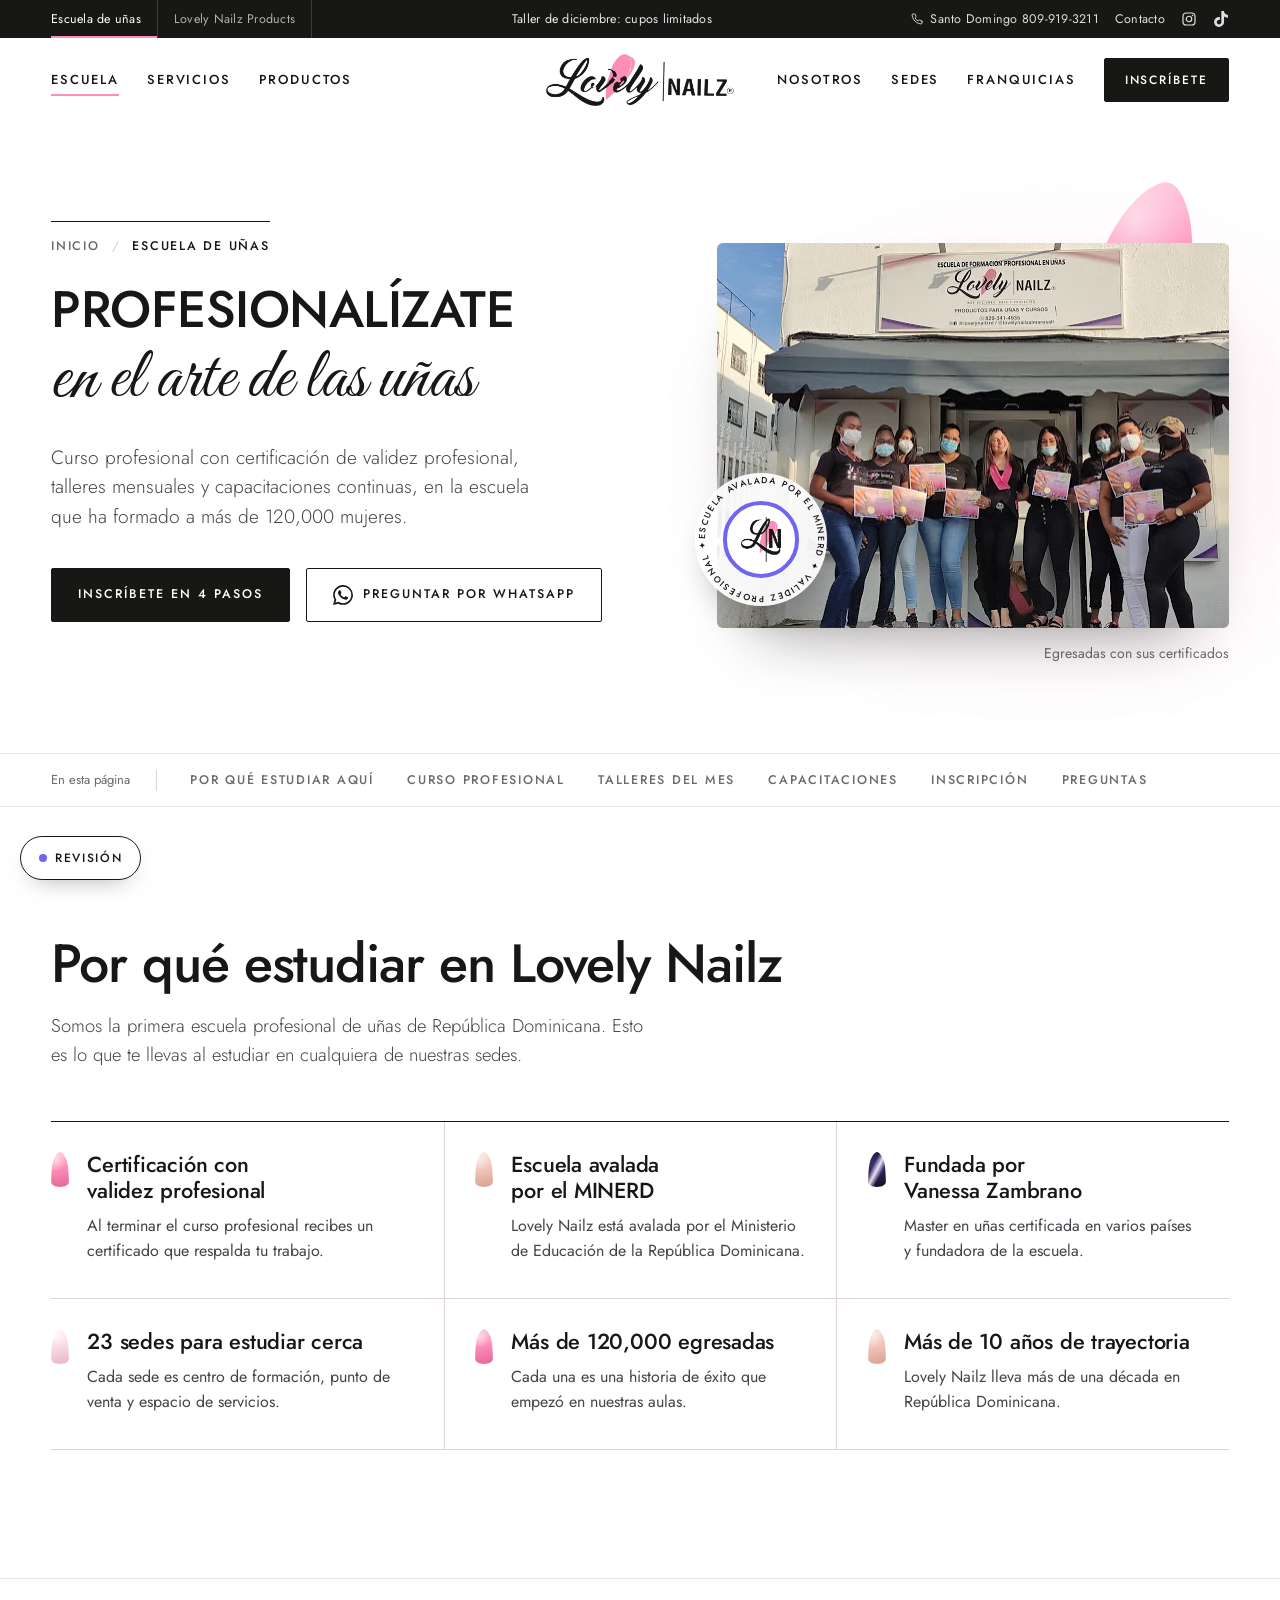
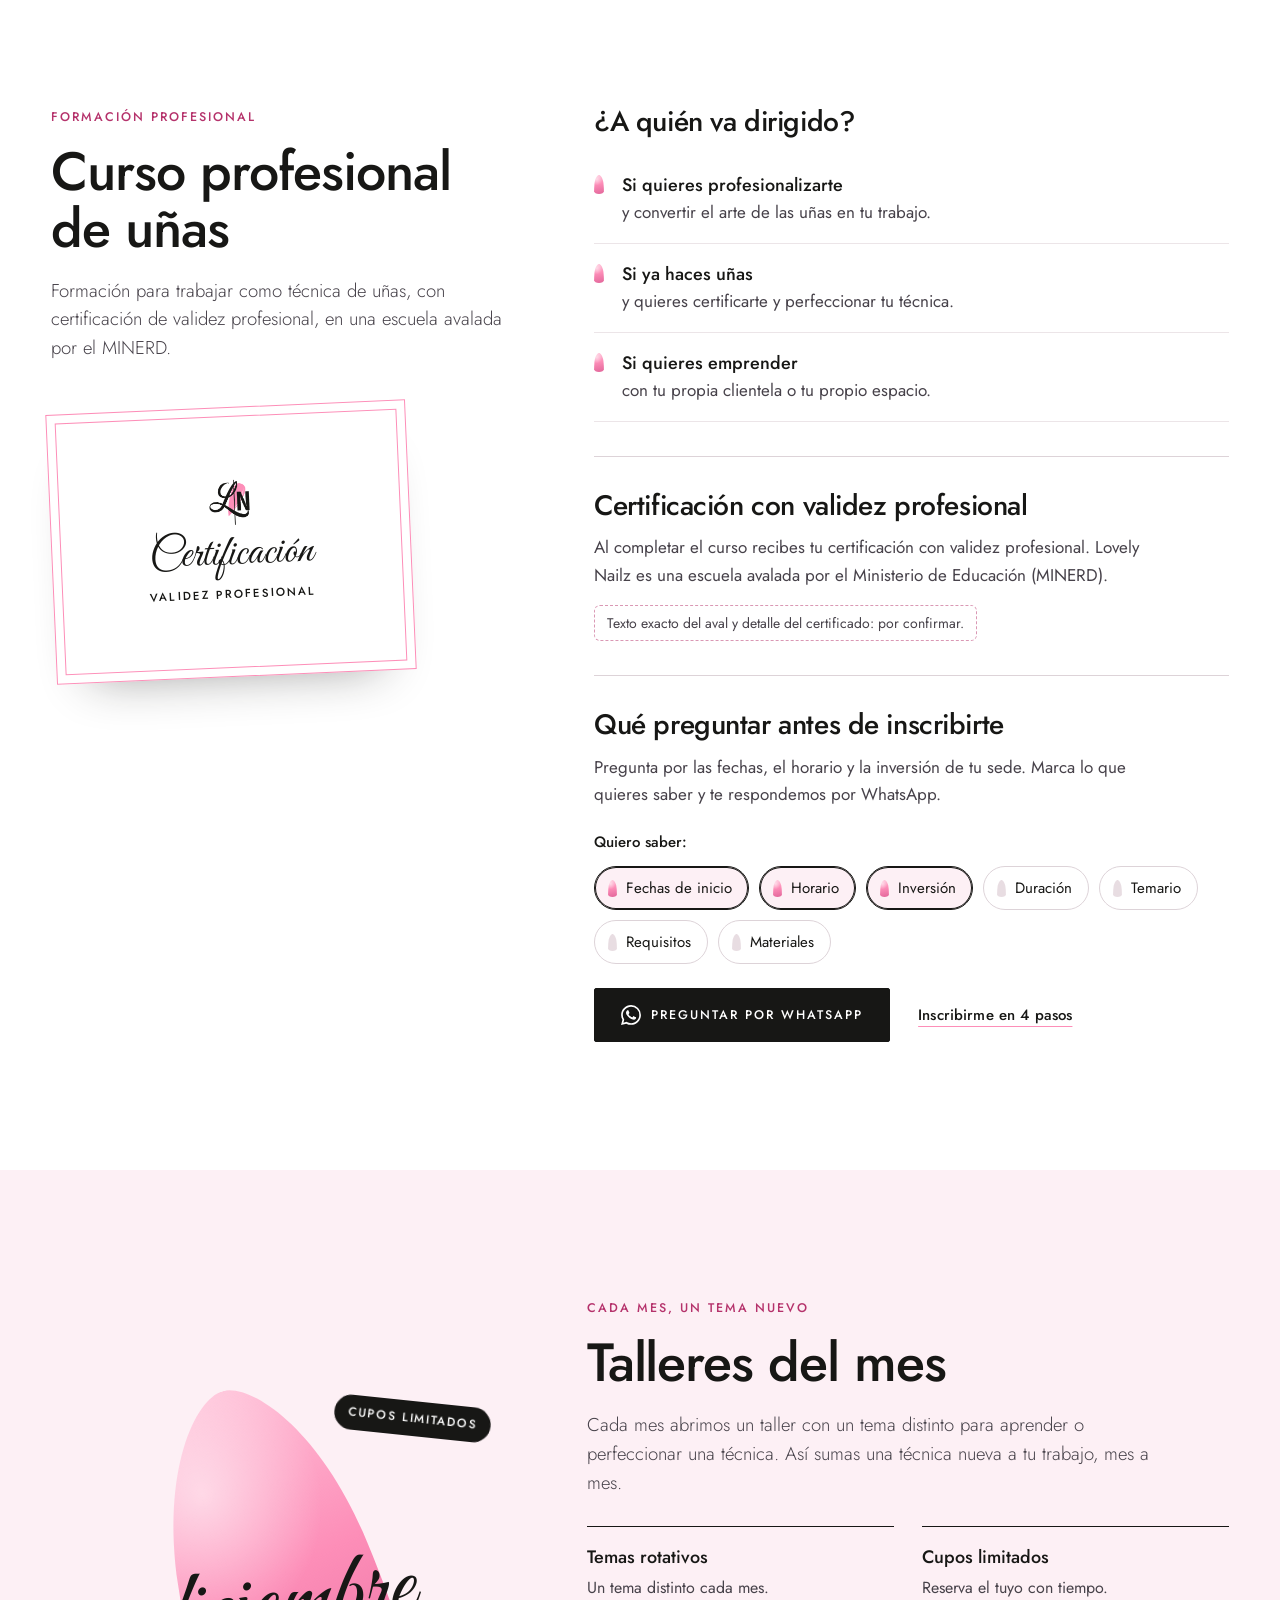
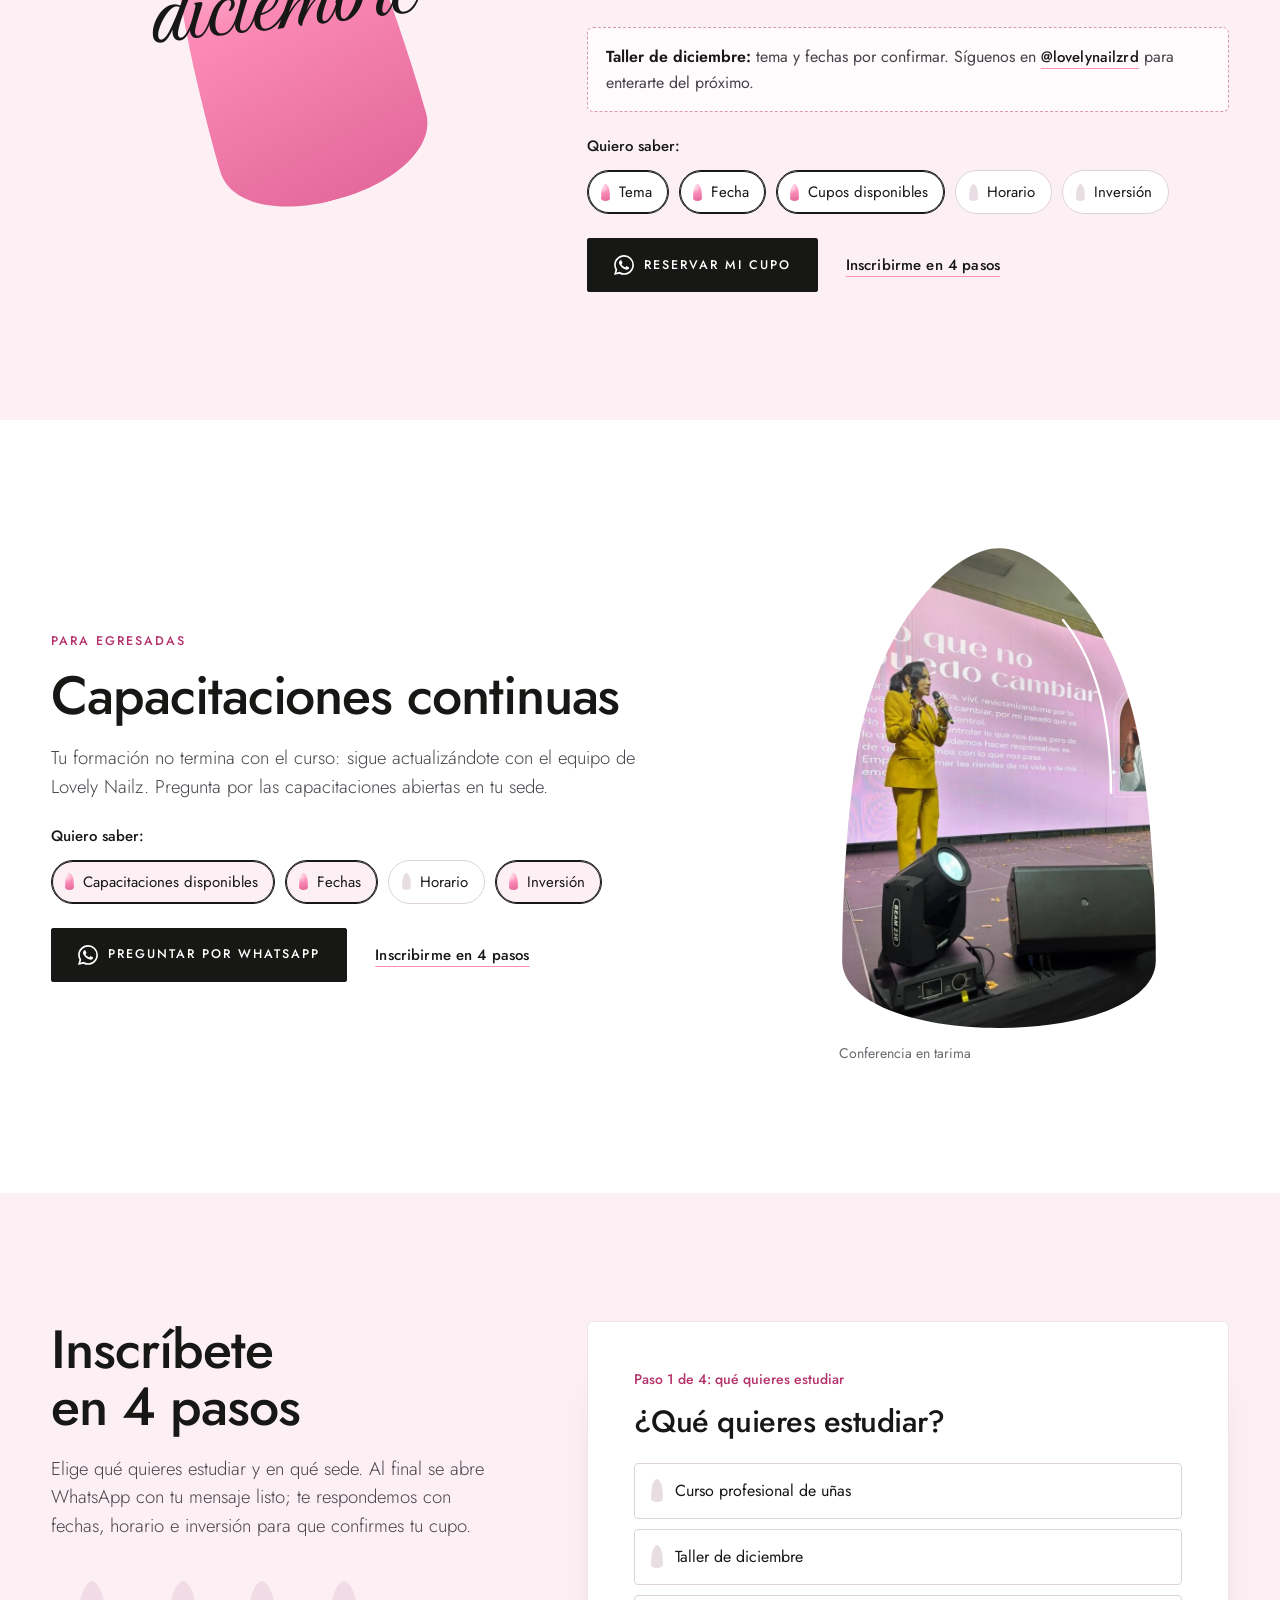
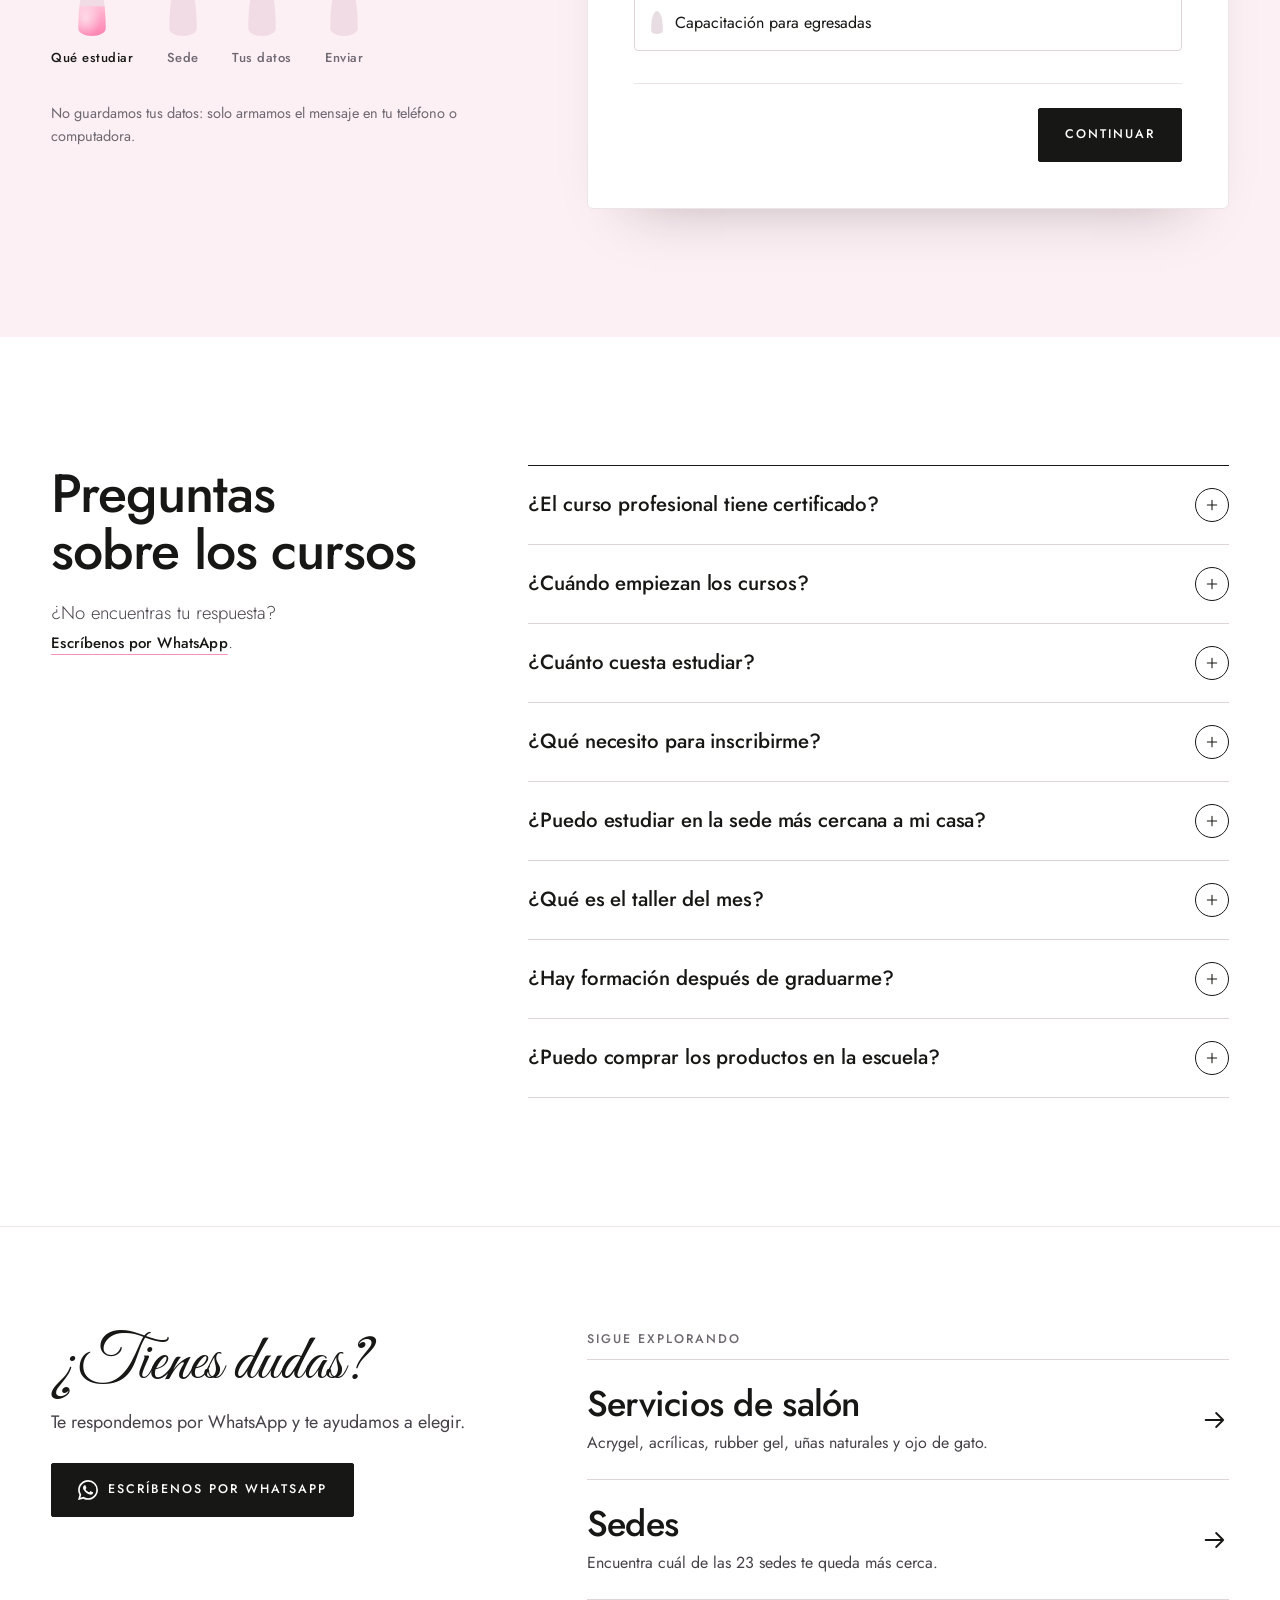
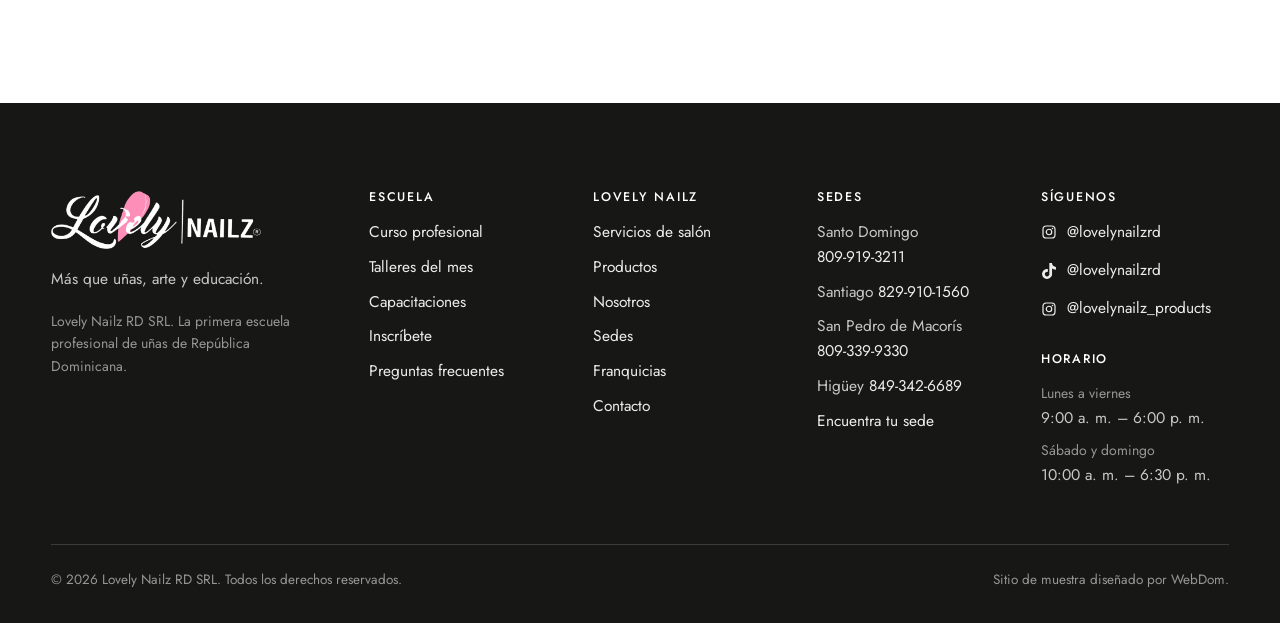
==== escuela.html @ 7dd45d48 "Initial commit: Lovely Nailz website" ====
<!doctype html>
<html lang="es-DO" class="no-js con-subnav">
<head>
<meta charset="utf-8">
<meta name="viewport" content="width=device-width, initial-scale=1">
<title>Escuela de uñas: cursos, talleres y capacitaciones | Lovely Nailz RD</title>
<meta name="description" content="Curso profesional de uñas con certificación de validez profesional, talleres del mes con cupos limitados y capacitaciones continuas para egresadas. Inscríbete en 4 pasos.">
<meta name="theme-color" content="#171715">
<!-- PENDIENTE: cuando exista dominio, agregar <link rel="canonical"> y usar URL absoluta en og:image -->
<meta property="og:type" content="website">
<meta property="og:locale" content="es_DO">
<meta property="og:site_name" content="Lovely Nailz RD">
<meta property="og:title" content="Escuela de uñas Lovely Nailz | Profesionalízate en el arte de las uñas">
<meta property="og:description" content="Curso profesional de uñas con certificación de validez profesional, talleres del mes con cupos limitados y capacitaciones continuas para egresadas. Inscríbete en 4 pasos.">
<meta property="og:image" content="images/og-lovely-nailz.jpg">
<meta name="twitter:card" content="summary_large_image">
<link rel="icon" type="image/png" sizes="32x32" href="images/favicon-32.png">
<link rel="apple-touch-icon" href="images/apple-touch-icon.png">
<link rel="preconnect" href="https://fonts.googleapis.com">
<link rel="preconnect" href="https://fonts.gstatic.com" crossorigin>
<link rel="stylesheet" href="https://fonts.googleapis.com/css2?family=Great+Vibes&family=Jost:wght@300..700&display=swap">
<link rel="stylesheet" href="styles.css">
<script>document.documentElement.classList.replace('no-js', 'js');</script>
</head>
<body class="pag-escuela">
<a class="saltar" href="#contenido">Saltar al contenido</a>

<!-- Íconos -->
<svg class="sprite" aria-hidden="true" focusable="false">
  <symbol id="i-wa" viewBox="0 0 24 24"><path fill="currentColor" d="M17.47 14.38c-.3-.15-1.76-.87-2.03-.97-.27-.1-.47-.15-.67.15-.2.3-.77.97-.94 1.16-.17.2-.35.22-.64.07-.3-.15-1.26-.46-2.39-1.47-.88-.79-1.48-1.76-1.65-2.06-.17-.3-.02-.46.13-.6.13-.14.3-.35.45-.52.15-.18.2-.3.3-.5.1-.2.05-.37-.03-.52-.07-.15-.67-1.61-.92-2.2-.24-.59-.49-.5-.67-.51h-.57c-.2 0-.52.07-.79.37-.27.3-1.04 1.02-1.04 2.48 0 1.46 1.07 2.88 1.21 3.07.15.2 2.1 3.2 5.08 4.49.71.3 1.26.49 1.7.62.71.23 1.36.2 1.87.12.57-.08 1.76-.72 2-1.41.25-.7.25-1.29.18-1.41-.08-.13-.28-.2-.57-.35m-5.42 7.4h-.01a9.87 9.87 0 0 1-5.03-1.38l-.36-.21-3.74.98 1-3.65-.24-.37a9.86 9.86 0 0 1-1.51-5.26c0-5.45 4.44-9.88 9.89-9.88 2.64 0 5.12 1.03 6.99 2.9a9.83 9.83 0 0 1 2.89 6.99c0 5.45-4.44 9.88-9.88 9.88m8.41-18.3A11.82 11.82 0 0 0 12.05 0C5.5 0 .16 5.34.16 11.89c0 2.1.55 4.14 1.59 5.95L.06 24l6.3-1.65a11.88 11.88 0 0 0 5.68 1.45h.01c6.55 0 11.89-5.34 11.89-11.89a11.82 11.82 0 0 0-3.48-8.41Z"/></symbol>
  <symbol id="i-ig" viewBox="0 0 24 24"><rect x="3" y="3" width="18" height="18" rx="5" fill="none" stroke="currentColor" stroke-width="1.8"/><circle cx="12" cy="12" r="4.1" fill="none" stroke="currentColor" stroke-width="1.8"/><circle cx="17.3" cy="6.7" r="1.15" fill="currentColor"/></symbol>
  <symbol id="i-tt" viewBox="0 0 24 24"><path fill="currentColor" d="M12.53.02c1.31-.02 2.61-.01 3.91-.02.08 1.53.63 3.09 1.75 4.17 1.12 1.11 2.7 1.62 4.24 1.79v4.03a10.6 10.6 0 0 1-4.2-.97 12.4 12.4 0 0 1-1.62-.93c-.01 2.92.01 5.84-.02 8.75a7.64 7.64 0 0 1-1.35 3.94 7.45 7.45 0 0 1-5.91 3.21 7.29 7.29 0 0 1-4.08-1.03 7.54 7.54 0 0 1-3.65-5.71c-.02-.5-.03-1-.01-1.49a7.53 7.53 0 0 1 2.58-4.96 7.6 7.6 0 0 1 6.15-1.72c.02 1.48-.04 2.96-.04 4.44a3.46 3.46 0 0 0-3.02.37 3.47 3.47 0 0 0-1.36 1.75c-.21.51-.15 1.07-.14 1.61.24 1.64 1.82 3.02 3.5 2.87a3.35 3.35 0 0 0 2.77-1.61c.19-.33.4-.67.41-1.06.1-1.79.06-3.57.07-5.36.01-4.03-.01-8.05.02-12.07Z"/></symbol>
  <symbol id="i-tel" viewBox="0 0 24 24"><path fill="none" stroke="currentColor" stroke-width="1.8" stroke-linecap="round" stroke-linejoin="round" d="M22 16.92v3a2 2 0 0 1-2.18 2 19.8 19.8 0 0 1-8.63-3.07 19.5 19.5 0 0 1-6-6A19.8 19.8 0 0 1 2.12 4.18 2 2 0 0 1 4.11 2h3a2 2 0 0 1 2 1.72c.13.96.36 1.9.7 2.81a2 2 0 0 1-.45 2.11L8.09 9.91a16 16 0 0 0 6 6l1.27-1.27a2 2 0 0 1 2.11-.45c.91.34 1.85.57 2.81.7A2 2 0 0 1 22 16.92Z"/></symbol>
  <symbol id="i-pin" viewBox="0 0 24 24"><path fill="none" stroke="currentColor" stroke-width="1.8" stroke-linecap="round" stroke-linejoin="round" d="M21 10c0 7-9 13-9 13S3 17 3 10a9 9 0 0 1 18 0Z"/><circle cx="12" cy="10" r="3" fill="none" stroke="currentColor" stroke-width="1.8"/></symbol>
  <symbol id="i-ext" viewBox="0 0 24 24"><path fill="none" stroke="currentColor" stroke-width="1.8" stroke-linecap="round" stroke-linejoin="round" d="M18 13v6a2 2 0 0 1-2 2H5a2 2 0 0 1-2-2V8a2 2 0 0 1 2-2h6M15 3h6v6M10 14 21 3"/></symbol>
  <symbol id="i-izq" viewBox="0 0 24 24"><path fill="none" stroke="currentColor" stroke-width="1.6" stroke-linecap="round" stroke-linejoin="round" d="M15 18l-6-6 6-6"/></symbol>
  <symbol id="i-der" viewBox="0 0 24 24"><path fill="none" stroke="currentColor" stroke-width="1.6" stroke-linecap="round" stroke-linejoin="round" d="M9 18l6-6-6-6"/></symbol>
  <symbol id="i-flecha" viewBox="0 0 24 24"><path fill="none" stroke="currentColor" stroke-width="1.6" stroke-linecap="round" stroke-linejoin="round" d="M4 12h15M13 6l6 6-6 6"/></symbol>
  <symbol id="i-cerrar" viewBox="0 0 24 24"><path fill="none" stroke="currentColor" stroke-width="1.6" stroke-linecap="round" d="M18 6 6 18M6 6l12 12"/></symbol>
  <symbol id="i-mas" viewBox="0 0 24 24"><path fill="none" stroke="currentColor" stroke-width="1.6" stroke-linecap="round" d="M12 5v14M5 12h14"/></symbol>
  <symbol id="i-check" viewBox="0 0 24 24"><path fill="none" stroke="currentColor" stroke-width="2" stroke-linecap="round" stroke-linejoin="round" d="M20 6 9 17l-5-5"/></symbol>
  <symbol id="i-copiar" viewBox="0 0 24 24"><rect x="9" y="9" width="12" height="12" rx="2" fill="none" stroke="currentColor" stroke-width="1.8"/><path fill="none" stroke="currentColor" stroke-width="1.8" d="M5 15H4a1 1 0 0 1-1-1V4a1 1 0 0 1 1-1h10a1 1 0 0 1 1 1v1"/></symbol>
  <symbol id="i-reloj" viewBox="0 0 24 24"><circle cx="12" cy="12" r="9" fill="none" stroke="currentColor" stroke-width="1.8"/><path fill="none" stroke="currentColor" stroke-width="1.8" stroke-linecap="round" stroke-linejoin="round" d="M12 7v5l3.2 2"/></symbol>
  <symbol id="i-buscar" viewBox="0 0 24 24"><circle cx="11" cy="11" r="7" fill="none" stroke="currentColor" stroke-width="1.8"/><path fill="none" stroke="currentColor" stroke-width="1.8" stroke-linecap="round" d="m20.5 20.5-4.2-4.2"/></symbol>
</svg>

<!-- Barra superior: marcas (como las pestañas de escuela y academia de la referencia) y contacto -->
<div class="barra-sup">
  <div class="wrap barra-sup-in">
    <nav class="barra-marcas" aria-label="Marcas Lovely Nailz">
      <a href="index.html" class="is-actual">Escuela de uñas</a>
      <a href="productos.html">Lovely Nailz Products</a>
    </nav>
    <p class="barra-aviso"><a href="escuela.html#talleres">Taller <span data-mes-titulo>del mes</span>: cupos limitados</a></p>
    <div class="barra-contacto">
      <a href="tel:+18099193211"><svg class="ico ico--xs" aria-hidden="true"><use href="#i-tel"/></svg>Santo Domingo 809-919-3211</a>
      <a href="franquicias.html#contacto">Contacto</a>
      <a href="https://www.instagram.com/lovelynailzrd" target="_blank" rel="noopener" aria-label="Instagram de Lovely Nailz"><svg class="ico ico--sm" aria-hidden="true"><use href="#i-ig"/></svg></a>
      <a href="https://www.tiktok.com/@lovelynailzrd" target="_blank" rel="noopener" aria-label="TikTok de Lovely Nailz"><svg class="ico ico--sm" aria-hidden="true"><use href="#i-tt"/></svg></a>
    </div>
  </div>
</div>

<header class="cabecera" id="cabecera">
  <div class="wrap cabecera-in">
    <button class="menu-btn" type="button" aria-expanded="false" aria-controls="menu-movil">
      <span class="menu-btn-lineas" aria-hidden="true"><span></span><span></span></span>
      <span class="sr">Abrir menú</span>
    </button>
    <nav class="nav nav--izq" aria-label="Principal">
      <a href="escuela.html" aria-current="page">Escuela</a>
      <a href="servicios.html">Servicios</a>
      <a href="productos.html">Productos</a>
    </nav>
    <a class="logo" href="index.html">
      <img src="images/logo/lovely-nailz-wordmark.png" width="720" height="200" alt="Lovely Nailz, inicio">
    </a>
    <div class="cabecera-der">
      <nav class="nav nav--der" aria-label="Más páginas">
        <a href="nosotros.html">Nosotros</a>
        <a href="sedes.html">Sedes</a>
        <a href="franquicias.html">Franquicias</a>
      </nav>
      <a class="btn btn--sm cabecera-cta" href="escuela.html#inscripcion"><span class="btn-txt">Inscríbete</span></a>
      <a class="cabecera-wa" data-wa="general" href="https://wa.me/18493426689" target="_blank" rel="noopener" aria-label="Escribir a Lovely Nailz por WhatsApp"><svg class="ico" aria-hidden="true"><use href="#i-wa"/></svg></a>
    </div>
  </div>
</header>

<!-- Menú de tablet y móvil (fuera de la cabecera para que se fije a la pantalla) -->
<div class="menu-movil" id="menu-movil" hidden>
  <div class="wrap menu-movil-in">
    <nav class="menu-movil-nav" aria-label="Menú">
      <a href="index.html">Inicio</a>
      <a href="escuela.html" aria-current="page">Escuela y cursos</a>
      <a href="servicios.html">Servicios de salón</a>
      <a href="productos.html">Productos</a>
      <a href="nosotros.html">Nosotros</a>
      <a href="sedes.html">Sedes</a>
      <a href="franquicias.html">Franquicias y contacto</a>
    </nav>
    <div class="menu-movil-acciones">
      <a class="btn" href="escuela.html#inscripcion"><span class="btn-txt">Inscríbete</span></a>
      <a class="btn btn--ghost" data-wa="general" href="https://wa.me/18493426689" target="_blank" rel="noopener"><svg class="ico" aria-hidden="true"><use href="#i-wa"/></svg><span class="btn-txt">Escríbenos por WhatsApp</span></a>
    </div>
    <p class="menu-movil-pie">Santo Domingo <a href="tel:+18099193211">809-919-3211</a> <span class="sep" aria-hidden="true"></span> <a href="https://www.instagram.com/lovelynailzrd" target="_blank" rel="noopener">@lovelynailzrd</a></p>
  </div>
</div>

<main id="contenido">

  <!-- ===== Encabezado de página ===== -->
  <section class="pag-hero" aria-labelledby="ph-titulo">
    <div class="wrap pag-hero-grid">
      <div class="pag-hero-texto">
        <nav class="migas" aria-label="Ruta" data-entra style="--d:60ms"><a href="index.html">Inicio</a><span aria-hidden="true">/</span><span aria-current="page">Escuela de uñas</span></nav>
        <h1 class="pag-titulo pag-titulo--largo" id="ph-titulo">
          <span class="linea"><span class="h1-a" style="--d:180ms">Profesionalízate</span></span>
          <span class="linea linea--script"><span class="h1-b" style="--d:320ms">en el arte de las uñas</span></span>
        </h1>
        <p class="pag-lead" data-entra style="--d:480ms">Curso profesional con certificación de validez profesional, talleres mensuales y capacitaciones continuas, en la escuela que ha formado a más de 120,000 mujeres.</p>
        <div class="hero-acciones" data-entra style="--d:600ms">
          <a class="btn" href="#inscripcion"><span class="btn-txt">Inscríbete en 4 pasos</span></a>
          <a class="btn btn--ghost" data-wa="curso" href="https://wa.me/18493426689" target="_blank" rel="noopener"><svg class="ico" aria-hidden="true"><use href="#i-wa"/></svg><span class="btn-txt">Preguntar por WhatsApp</span></a>
        </div>
      </div>
      <div class="pag-hero-visual escuela-visual" data-entra style="--d:360ms">
        <figure class="marco marco--rect escuela-foto">
          <div class="marco-in"><img src="images/fotos/egresadas-certificados.webp" width="512" height="384" fetchpriority="high" alt="Egresadas de Lovely Nailz con sus certificados frente a una sede"></div>
          <figcaption>Egresadas con sus certificados</figcaption>
        </figure>
        <div class="sello sello--suelto" aria-hidden="true">
          <svg class="sello-anillo" viewBox="0 0 200 200">
            <defs><path id="sello-curva" d="M100 100m-80 0a80 80 0 1 1 160 0a80 80 0 1 1-160 0"/></defs>
            <text><textPath href="#sello-curva" textLength="500" lengthAdjust="spacing">ESCUELA AVALADA POR EL MINERD ✦ VALIDEZ PROFESIONAL ✦</textPath></text>
          </svg>
          <span class="sello-centro"><img src="images/logo/ln-monograma.png" width="300" height="338" alt=""></span>
        </div>
      </div>
    </div>
  </section>

  <!-- Navegación de la página -->
  <nav class="subnav" aria-label="En esta página">
    <div class="subnav-in">
      <span class="subnav-txt" aria-hidden="true">En esta página</span>
      <a href="#por-que">Por qué estudiar aquí</a>
      <a href="#curso">Curso profesional</a>
      <a href="#talleres">Talleres del mes</a>
      <a href="#capacitaciones">Capacitaciones</a>
      <a href="#inscripcion">Inscripción</a>
      <a href="#preguntas">Preguntas</a>
    </div>
  </nav>

  <!-- ===== Por qué estudiar aquí ===== -->
  <section class="sec razones" id="por-que" aria-labelledby="razones-titulo">
    <div class="wrap">
      <div class="sec-cab">
        <h2 class="h2" id="razones-titulo">Por qué estudiar en Lovely Nailz</h2>
        <p class="sec-intro">Somos la primera escuela profesional de uñas de República Dominicana. Esto es lo que te llevas al estudiar en cualquiera de nuestras sedes.</p>
      </div>
      <ul class="razones-lista">
        <li>
          <span class="mini-una mini-una--laca" aria-hidden="true"></span>
          <h3>Certificación con validez profesional</h3>
          <p>Al terminar el curso profesional recibes un certificado que respalda tu trabajo.</p>
        </li>
        <li>
          <span class="mini-una mini-una--nude" aria-hidden="true"></span>
          <h3>Escuela avalada por el MINERD</h3>
          <p>Lovely Nailz está avalada por el Ministerio de Educación de la República Dominicana.</p>
        </li>
        <li>
          <span class="mini-una mini-una--ojo" data-ojo aria-hidden="true"></span>
          <h3>Fundada por Vanessa Zambrano</h3>
          <p>Master en uñas certificada en varios países y fundadora de la escuela.</p>
        </li>
        <li>
          <span class="mini-una mini-una--rubber" aria-hidden="true"></span>
          <h3>23 sedes para estudiar cerca</h3>
          <p>Cada sede es centro de formación, punto de venta y espacio de servicios.</p>
        </li>
        <li>
          <span class="mini-una mini-una--laca" aria-hidden="true"></span>
          <h3>Más de 120,000 egresadas</h3>
          <p>Cada una es una historia de éxito que empezó en nuestras aulas.</p>
        </li>
        <li>
          <span class="mini-una mini-una--nude" aria-hidden="true"></span>
          <h3>Más de 10 años de trayectoria</h3>
          <p>Lovely Nailz lleva más de una década en República Dominicana.</p>
        </li>
      </ul>
    </div>
  </section>

  <!-- ===== Curso profesional ===== -->
  <section class="sec sec--borde curso" id="curso" aria-labelledby="curso-titulo">
    <div class="wrap curso-grid">
      <div class="curso-lado">
        <p class="eyebrow">Formación profesional</p>
        <h2 class="h2" id="curso-titulo">Curso profesional de uñas</h2>
        <p class="sec-intro">Formación para trabajar como técnica de uñas, con certificación de validez profesional, en una escuela avalada por el MINERD.</p>
        <div class="cert" aria-hidden="true">
          <img class="cert-sello" src="images/logo/ln-monograma.png" width="300" height="338" alt="">
          <span class="cert-script">Certificación</span>
          <span class="cert-sub">Validez profesional</span>
                  </div>
      </div>

      <div class="curso-bloques">
        <div class="bloque">
          <h3 class="bloque-titulo">¿A quién va dirigido?</h3>
          <ul class="perfiles">
            <li><strong>Si quieres profesionalizarte</strong><span>y convertir el arte de las uñas en tu trabajo.</span></li>
            <li><strong>Si ya haces uñas</strong><span>y quieres certificarte y perfeccionar tu técnica.</span></li>
            <li><strong>Si quieres emprender</strong><span>con tu propia clientela o tu propio espacio.</span></li>
          </ul>
        </div>

        <div class="bloque">
          <h3 class="bloque-titulo">Certificación con validez profesional</h3>
          <p>Al completar el curso recibes tu certificación con validez profesional. Lovely Nailz es una escuela avalada por el Ministerio de Educación (MINERD).</p>
          <p class="nota nota--pendiente" data-pendiente="Texto exacto del aval del MINERD y qué incluye el certificado">Texto exacto del aval y detalle del certificado: por confirmar.</p>
        </div>

        <div class="bloque">
          <h3 class="bloque-titulo">Qué preguntar antes de inscribirte</h3>
          <p>Pregunta por las fechas, el horario y la inversión de tu sede. Marca lo que quieres saber y te respondemos por WhatsApp.</p>
          <div class="preguntar" data-preguntar="curso" data-pendiente="Temario, duración, horario, inversión y requisitos del curso">
            <p class="preguntar-titulo" id="pq-curso">Quiero saber:</p>
            <div class="chips" role="group" aria-labelledby="pq-curso">
              <label class="chip"><input type="checkbox" value="las fechas de inicio" checked><span>Fechas de inicio</span></label>
              <label class="chip"><input type="checkbox" value="el horario" checked><span>Horario</span></label>
              <label class="chip"><input type="checkbox" value="la inversión" checked><span>Inversión</span></label>
              <label class="chip"><input type="checkbox" value="la duración"><span>Duración</span></label>
              <label class="chip"><input type="checkbox" value="el temario"><span>Temario</span></label>
              <label class="chip"><input type="checkbox" value="los requisitos"><span>Requisitos</span></label>
              <label class="chip"><input type="checkbox" value="los materiales que necesito"><span>Materiales</span></label>
            </div>
            <p class="preguntar-aviso" hidden>Marca al menos una opción para armar tu mensaje.</p>
            <div class="acciones">
              <a class="btn" data-preguntar-wa href="https://wa.me/18493426689" target="_blank" rel="noopener"><svg class="ico" aria-hidden="true"><use href="#i-wa"/></svg><span class="btn-txt">Preguntar por WhatsApp</span></a>
              <a class="enlace" href="#inscripcion" data-preseleccion="interes:curso">Inscribirme en 4 pasos</a>
            </div>
          </div>
        </div>
      </div>
    </div>
  </section>

  <!-- ===== Talleres del mes ===== -->
  <section class="sec sec--rosa talleres" id="talleres" aria-labelledby="talleres-titulo">
    <div class="wrap talleres-grid">
      <div class="talleres-visual" aria-hidden="true">
        <span class="mes-una"></span>
        <span class="mes-nombre" data-mes>del mes</span>
        <span class="talleres-cupos">Cupos limitados</span>
      </div>
      <div class="talleres-texto">
        <p class="eyebrow">Cada mes, un tema nuevo</p>
        <h2 class="h2" id="talleres-titulo">Talleres del mes</h2>
        <p class="sec-intro">Cada mes abrimos un taller con un tema distinto para aprender o perfeccionar una técnica. Así sumas una técnica nueva a tu trabajo, mes a mes.</p>
        <ul class="datos-dos">
          <li><strong>Temas rotativos</strong><span>Un tema distinto cada mes.</span></li>
          <li><strong>Cupos limitados</strong><span>Reserva el tuyo con tiempo.</span></li>
        </ul>
        <p class="taller-actual" data-pendiente="Tema y fechas del taller de este mes"><strong>Taller <span data-mes-titulo>del mes</span>:</strong> tema y fechas por confirmar. Síguenos en <a class="enlace" href="https://www.instagram.com/lovelynailzrd" target="_blank" rel="noopener">@lovelynailzrd</a> para enterarte del próximo.</p>
        <div class="preguntar" data-preguntar="taller">
          <p class="preguntar-titulo" id="pq-taller">Quiero saber:</p>
          <div class="chips" role="group" aria-labelledby="pq-taller">
            <label class="chip"><input type="checkbox" value="el tema" checked><span>Tema</span></label>
            <label class="chip"><input type="checkbox" value="la fecha" checked><span>Fecha</span></label>
            <label class="chip"><input type="checkbox" value="cuántos cupos quedan" checked><span>Cupos disponibles</span></label>
            <label class="chip"><input type="checkbox" value="el horario"><span>Horario</span></label>
            <label class="chip"><input type="checkbox" value="la inversión"><span>Inversión</span></label>
          </div>
          <p class="preguntar-aviso" hidden>Marca al menos una opción para armar tu mensaje.</p>
          <div class="acciones">
            <a class="btn" data-preguntar-wa href="https://wa.me/18493426689" target="_blank" rel="noopener"><svg class="ico" aria-hidden="true"><use href="#i-wa"/></svg><span class="btn-txt">Reservar mi cupo</span></a>
            <a class="enlace" href="#inscripcion" data-preseleccion="interes:taller">Inscribirme en 4 pasos</a>
          </div>
        </div>
      </div>
    </div>
  </section>

  <!-- ===== Capacitaciones continuas ===== -->
  <section class="sec capacitaciones" id="capacitaciones" aria-labelledby="cap-titulo">
    <div class="wrap cap-grid">
      <div class="cap-texto">
        <p class="eyebrow">Para egresadas</p>
        <h2 class="h2" id="cap-titulo">Capacitaciones continuas</h2>
        <p class="sec-intro">Tu formación no termina con el curso: sigue actualizándote con el equipo de Lovely Nailz. Pregunta por las capacitaciones abiertas en tu sede.</p>
        <div class="preguntar" data-preguntar="capacitacion" data-pendiente="Capacitaciones disponibles y para quién son">
          <p class="preguntar-titulo" id="pq-cap">Quiero saber:</p>
          <div class="chips" role="group" aria-labelledby="pq-cap">
            <label class="chip"><input type="checkbox" value="qué capacitaciones tienen disponibles" checked><span>Capacitaciones disponibles</span></label>
            <label class="chip"><input type="checkbox" value="las fechas" checked><span>Fechas</span></label>
            <label class="chip"><input type="checkbox" value="el horario"><span>Horario</span></label>
            <label class="chip"><input type="checkbox" value="la inversión" checked><span>Inversión</span></label>
          </div>
          <p class="preguntar-aviso" hidden>Marca al menos una opción para armar tu mensaje.</p>
          <div class="acciones">
            <a class="btn" data-preguntar-wa href="https://wa.me/18493426689" target="_blank" rel="noopener"><svg class="ico" aria-hidden="true"><use href="#i-wa"/></svg><span class="btn-txt">Preguntar por WhatsApp</span></a>
            <a class="enlace" href="#inscripcion" data-preseleccion="interes:capacitacion">Inscribirme en 4 pasos</a>
          </div>
        </div>
      </div>
      <figure class="marco marco--una cap-foto" data-pintar data-pendiente="Confirmar quién aparece en la foto de conferencia y el permiso para usarla">
        <div class="marco-in"><img src="images/fotos/vanessa-zambrano-conferencia.webp" width="768" height="1024" loading="lazy" alt="Conferencia en tarima frente a una pantalla rosada" style="object-position:28% 30%"></div>
        <figcaption>Conferencia en tarima</figcaption>
      </figure>
    </div>
  </section>

  <!-- ===== Inscripción en 4 pasos (arma el mensaje de WhatsApp; no guarda datos) ===== -->
  <section class="sec sec--rosa inscripcion" id="inscripcion" aria-labelledby="insc-titulo">
    <div class="wrap insc-grid">
      <div class="insc-intro">
        <h2 class="h2" id="insc-titulo">Inscríbete en 4 pasos</h2>
        <p class="sec-intro">Elige qué quieres estudiar y en qué sede. Al final se abre WhatsApp con tu mensaje listo; te respondemos con fechas, horario e inversión para que confirmes tu cupo.</p>
        <ol class="progreso" aria-hidden="true">
          <li data-paso="1" class="is-actual"><span class="p-una"></span><span class="p-txt">Qué estudiar</span></li>
          <li data-paso="2"><span class="p-una"></span><span class="p-txt">Sede</span></li>
          <li data-paso="3"><span class="p-una"></span><span class="p-txt">Tus datos</span></li>
          <li data-paso="4"><span class="p-una"></span><span class="p-txt">Enviar</span></li>
        </ol>
        <p class="nota">No guardamos tus datos: solo armamos el mensaje en tu teléfono o computadora.</p>
      </div>

      <div class="insc-caja">
        <noscript>
          <p class="insc-sinjs">Para inscribirte, escríbenos por WhatsApp al <a href="https://wa.me/18493426689">849-342-6689</a>.</p>
        </noscript>
        <form class="insc-form" id="insc-form" data-wizard="escuela" novalidate>
          <p class="insc-estado" aria-live="polite">Paso 1 de 4: qué quieres estudiar</p>

          <fieldset class="paso" data-paso="1" data-nombre="qué quieres estudiar">
            <legend class="paso-titulo" tabindex="-1">¿Qué quieres estudiar?</legend>
            <div class="opciones opciones--una-col" role="radiogroup" aria-label="Formación" aria-describedby="err-interes" data-req="radio:interes" data-error="Elige una opción para continuar." data-resumen="Quiero">
              <label class="opcion"><input type="radio" name="interes" value="curso"><span>Curso profesional de uñas</span></label>
              <label class="opcion"><input type="radio" name="interes" value="taller"><span><span>Taller <span data-mes-titulo>del mes</span></span></span></label>
              <label class="opcion"><input type="radio" name="interes" value="capacitacion"><span>Capacitación para egresadas</span></label>
            </div>
            <p class="error" id="err-interes" hidden></p>
          </fieldset>

          <fieldset class="paso" data-paso="2" data-nombre="la sede" hidden>
            <legend class="paso-titulo" tabindex="-1">¿En qué sede?</legend>
            <div class="opciones opciones--sedes" role="radiogroup" aria-label="Sede" aria-describedby="err-sede" data-req="radio:sede" data-error="Elige una sede para continuar." data-resumen="Sede">
              <label class="opcion"><input type="radio" name="sede" value="Santo Domingo"><span>Santo Domingo</span></label>
              <label class="opcion"><input type="radio" name="sede" value="Santiago"><span>Santiago</span></label>
              <label class="opcion"><input type="radio" name="sede" value="San Pedro de Macorís"><span>San Pedro de Macorís</span></label>
              <label class="opcion"><input type="radio" name="sede" value="Higüey"><span>Higüey</span></label>
              <label class="opcion opcion--ancha"><input type="radio" name="sede" value="otra" data-txt="La más cercana a mi ciudad"><span>Otra ciudad: búsquenme la más cercana</span></label>
            </div>
            <p class="error" id="err-sede" hidden></p>
            <div class="campo" data-si="sede=otra" hidden>
              <label for="ciudad">¿En qué ciudad estás?</label>
              <input type="text" id="ciudad" name="ciudad" autocomplete="address-level2" aria-describedby="err-ciudad" data-req="texto" data-error="Escribe tu ciudad para buscarte la sede más cercana." data-resumen="Ciudad">
              <p class="error" id="err-ciudad" hidden></p>
            </div>
          </fieldset>

          <fieldset class="paso" data-paso="3" data-nombre="tus datos" hidden>
            <legend class="paso-titulo" tabindex="-1">Tus datos</legend>
            <p class="grupo-titulo" id="lbl-horario">¿Cuándo prefieres estudiar?</p>
            <div class="opciones" role="radiogroup" aria-labelledby="lbl-horario" data-resumen="Horario">
              <label class="opcion"><input type="radio" name="horario" value="en la mañana" checked><span>En la mañana</span></label>
              <label class="opcion"><input type="radio" name="horario" value="en la tarde"><span>En la tarde</span></label>
              <label class="opcion"><input type="radio" name="horario" value="los fines de semana"><span>Fines de semana</span></label>
              <label class="opcion"><input type="radio" name="horario" value="en el horario que tengan disponible"><span>Me adapto</span></label>
            </div>
            <div class="campo">
              <label for="nombre">Tu nombre</label>
              <input type="text" id="nombre" name="nombre" autocomplete="name" aria-describedby="err-nombre" data-req="texto" data-error="Escribe tu nombre para saber cómo llamarte." data-resumen="Nombre">
              <p class="error" id="err-nombre" hidden></p>
            </div>
            <div class="campo">
              <label for="comentario">Comentario <span class="opcional">(opcional)</span></label>
              <textarea id="comentario" name="comentario" rows="3" placeholder="Por ejemplo: si ya tienes experiencia o qué te gustaría aprender"></textarea>
            </div>
          </fieldset>

          <fieldset class="paso" data-paso="4" data-nombre="revisa tu mensaje" hidden>
            <legend class="paso-titulo" tabindex="-1">Revisa tu mensaje</legend>
            <dl class="resumen"></dl>
            <div class="campo">
              <label for="mensaje-wa">Mensaje que se enviará por WhatsApp</label>
              <textarea id="mensaje-wa" rows="5" readonly></textarea>
            </div>
            <button class="enlace enlace--btn" type="button" data-copiar><svg class="ico ico--sm" aria-hidden="true"><use href="#i-copiar"/></svg><span>Copiar mensaje</span></button>
          </fieldset>

          <div class="insc-exito" hidden>
            <span class="exito-una" aria-hidden="true"><svg class="ico"><use href="#i-check"/></svg></span>
            <h3 class="h3" tabindex="-1">Tu mensaje está listo en WhatsApp</h3>
            <p>Solo falta tocar «Enviar» en WhatsApp. Si no se abrió, usa el botón de abajo.</p>
            <div class="acciones">
              <a class="btn" data-exito-wa href="https://wa.me/18493426689" target="_blank" rel="noopener"><svg class="ico" aria-hidden="true"><use href="#i-wa"/></svg><span class="btn-txt">Abrir WhatsApp otra vez</span></a>
              <button class="enlace enlace--btn" type="button" data-reiniciar>Empezar de nuevo</button>
            </div>
          </div>

          <div class="insc-nav">
            <button class="btn btn--ghost" type="button" data-atras hidden><span class="btn-txt">Atrás</span></button>
            <button class="btn" type="submit" data-siguiente><span class="btn-txt">Continuar</span></button>
          </div>
        </form>
      </div>
    </div>
  </section>

  <!-- ===== Preguntas frecuentes de cursos ===== -->
  <section class="sec faq" id="preguntas" aria-labelledby="faq-titulo">
    <div class="wrap faq-grid">
      <div class="faq-cab">
        <h2 class="h2" id="faq-titulo">Preguntas sobre los cursos</h2>
        <p class="sec-intro">¿No encuentras tu respuesta? <a class="enlace" data-wa="curso" href="https://wa.me/18493426689" target="_blank" rel="noopener">Escríbenos por WhatsApp</a>.</p>
      </div>
      <div class="faq-lista">
        <details class="faq-item">
          <summary><span>¿El curso profesional tiene certificado?</span><span class="faq-icono" aria-hidden="true"><svg class="ico ico--sm"><use href="#i-mas"/></svg></span></summary>
          <div class="faq-resp"><p>Sí. Al completar el curso recibes una certificación con validez profesional, y Lovely Nailz es una escuela avalada por el MINERD.</p></div>
        </details>
        <details class="faq-item">
          <summary><span>¿Cuándo empiezan los cursos?</span><span class="faq-icono" aria-hidden="true"><svg class="ico ico--sm"><use href="#i-mas"/></svg></span></summary>
          <div class="faq-resp"><p>Escríbenos por WhatsApp con tu sede y te enviamos las próximas fechas, junto con el horario.</p></div>
        </details>
        <details class="faq-item">
          <summary><span>¿Cuánto cuesta estudiar?</span><span class="faq-icono" aria-hidden="true"><svg class="ico ico--sm"><use href="#i-mas"/></svg></span></summary>
          <div class="faq-resp"><p>Te enviamos la inversión por WhatsApp, junto con las fechas y el horario de tu sede.</p></div>
        </details>
        <details class="faq-item">
          <summary><span>¿Qué necesito para inscribirme?</span><span class="faq-icono" aria-hidden="true"><svg class="ico ico--sm"><use href="#i-mas"/></svg></span></summary>
          <div class="faq-resp"><p>Escríbenos con el curso y la sede que te interesan. Te enviamos los requisitos junto con las fechas, el horario y la inversión.</p></div>
        </details>
        <details class="faq-item">
          <summary><span>¿Puedo estudiar en la sede más cercana a mi casa?</span><span class="faq-icono" aria-hidden="true"><svg class="ico ico--sm"><use href="#i-mas"/></svg></span></summary>
          <div class="faq-resp"><p>Tenemos 23 sedes en el país y cada una es centro de formación. Si no sabes cuál te queda más cerca, usa el <a class="enlace" href="sedes.html#encuentra">buscador de sedes</a> o escríbenos.</p></div>
        </details>
        <details class="faq-item">
          <summary><span>¿Qué es el taller del mes?</span><span class="faq-icono" aria-hidden="true"><svg class="ico ico--sm"><use href="#i-mas"/></svg></span></summary>
          <div class="faq-resp"><p>Es un taller con un tema distinto cada mes para aprender o perfeccionar una técnica. Los cupos son limitados, así que conviene reservar con tiempo.</p></div>
        </details>
        <details class="faq-item">
          <summary><span>¿Hay formación después de graduarme?</span><span class="faq-icono" aria-hidden="true"><svg class="ico ico--sm"><use href="#i-mas"/></svg></span></summary>
          <div class="faq-resp"><p>Sí. Las capacitaciones continuas son para egresadas que quieren seguir actualizándose. Pregunta por las que están abiertas en tu sede.</p></div>
        </details>
        <details class="faq-item">
          <summary><span>¿Puedo comprar los productos en la escuela?</span><span class="faq-icono" aria-hidden="true"><svg class="ico ico--sm"><use href="#i-mas"/></svg></span></summary>
          <div class="faq-resp"><p>Sí. Cada sede también es punto de venta de los <a class="enlace" href="productos.html">productos Lovely Nailz</a>. Pregunta por la disponibilidad antes de ir.</p></div>
        </details>
      </div>
    </div>
  </section>

  <section class="seguir" aria-labelledby="seguir-titulo">
    <div class="wrap seguir-grid">
      <div class="seguir-cta">
        <h2 class="seguir-titulo" id="seguir-titulo">¿Tienes dudas?</h2>
        <p>Te respondemos por WhatsApp y te ayudamos a elegir.</p>
        <a class="btn" data-wa="curso" href="https://wa.me/18493426689" target="_blank" rel="noopener"><svg class="ico" aria-hidden="true"><use href="#i-wa"/></svg><span class="btn-txt">Escríbenos por WhatsApp</span></a>
      </div>
      <nav class="seguir-links" aria-label="Sigue explorando">
        <p class="seguir-kicker">Sigue explorando</p>
        <a class="seguir-link" href="servicios.html"><span class="seguir-nombre">Servicios de salón</span><span class="seguir-desc">Acrygel, acrílicas, rubber gel, uñas naturales y ojo de gato.</span><svg class="ico seguir-flecha" aria-hidden="true"><use href="#i-flecha"/></svg></a>
        <a class="seguir-link" href="sedes.html"><span class="seguir-nombre">Sedes</span><span class="seguir-desc">Encuentra cuál de las 23 sedes te queda más cerca.</span><svg class="ico seguir-flecha" aria-hidden="true"><use href="#i-flecha"/></svg></a>
      </nav>
    </div>
  </section>

</main>

<footer class="pie">
  <div class="wrap pie-grid">
    <div class="pie-marca">
      <img src="images/logo/lovely-nailz-wordmark-claro.png" width="720" height="200" loading="lazy" alt="Lovely Nailz">
      <p>Más que uñas, arte y educación.</p>
      <p class="pie-legal">Lovely Nailz RD SRL. La primera escuela profesional de uñas de República Dominicana.</p>
    </div>
    <nav class="pie-col" aria-label="Escuela">
      <h2 class="pie-h">Escuela</h2>
      <ul>
        <li><a href="escuela.html#curso">Curso profesional</a></li>
        <li><a href="escuela.html#talleres">Talleres del mes</a></li>
        <li><a href="escuela.html#capacitaciones">Capacitaciones</a></li>
        <li><a href="escuela.html#inscripcion">Inscríbete</a></li>
        <li><a href="escuela.html#preguntas">Preguntas frecuentes</a></li>
      </ul>
    </nav>
    <nav class="pie-col" aria-label="Lovely Nailz">
      <h2 class="pie-h">Lovely Nailz</h2>
      <ul>
        <li><a href="servicios.html">Servicios de salón</a></li>
        <li><a href="productos.html">Productos</a></li>
        <li><a href="nosotros.html">Nosotros</a></li>
        <li><a href="sedes.html">Sedes</a></li>
        <li><a href="franquicias.html">Franquicias</a></li>
        <li><a href="franquicias.html#contacto">Contacto</a></li>
      </ul>
    </nav>
    <div class="pie-col pie-col--sedes">
      <h2 class="pie-h">Sedes</h2>
      <ul>
        <li>Santo Domingo <a class="pie-tel" href="tel:+18099193211">809-919-3211</a></li>
        <li>Santiago <a class="pie-tel" href="tel:+18299101560">829-910-1560</a></li>
        <li>San Pedro de Macorís <a class="pie-tel" href="tel:+18093399330">809-339-9330</a></li>
        <li>Higüey <a class="pie-tel" data-wa="higuey" href="https://wa.me/18493426689" target="_blank" rel="noopener">849-342-6689</a></li>
        <li><a href="sedes.html#encuentra">Encuentra tu sede</a></li>
      </ul>
    </div>
    <div class="pie-col pie-col--redes">
      <h2 class="pie-h">Síguenos</h2>
      <ul class="pie-redes">
        <li><a href="https://www.instagram.com/lovelynailzrd" target="_blank" rel="noopener"><svg class="ico ico--sm" aria-hidden="true"><use href="#i-ig"/></svg>@lovelynailzrd</a></li>
        <li><a href="https://www.tiktok.com/@lovelynailzrd" target="_blank" rel="noopener"><svg class="ico ico--sm" aria-hidden="true"><use href="#i-tt"/></svg>@lovelynailzrd</a></li>
        <li><a href="https://www.instagram.com/lovelynailz_products" target="_blank" rel="noopener"><svg class="ico ico--sm" aria-hidden="true"><use href="#i-ig"/></svg>@lovelynailz_products</a></li>
      </ul>
      <h2 class="pie-h pie-h--2">Horario</h2>
      <p class="pie-horario"><span>Lunes a viernes</span> <span>9:00 a.&nbsp;m. – 6:00&nbsp;p.&nbsp;m.</span><span>Sábado y domingo</span> <span>10:00 a.&nbsp;m. – 6:30&nbsp;p.&nbsp;m.</span></p>
    </div>
  </div>
  <div class="wrap pie-base">
    <p>© <span data-anio>2026</span> Lovely Nailz RD SRL. Todos los derechos reservados.</p>
    <p>Sitio de muestra diseñado por WebDom.</p>
  </div>
</footer>

<a class="wa-flotante" data-wa="curso" href="https://wa.me/18493426689" target="_blank" rel="noopener" aria-label="Escribir a Lovely Nailz por WhatsApp">
  <svg class="ico" aria-hidden="true"><use href="#i-wa"/></svg><span class="wa-flotante-txt">WhatsApp</span>
</a>

<script src="script.js" defer></script>
<!-- Herramientas de revisión (solo para presentar la propuesta). ELIMINAR estas dos líneas y los archivos revision.* antes de publicar. -->
<link rel="stylesheet" href="revision.css">
<script src="revision.js" defer></script>
</body>
</html>
---- styles.css ----
/* =========================================================
   Lovely Nailz RD — sitio de muestra multipágina (WebDom)
   Identidad: negro del logo, blanco, rosa de la uña y violeta del sello.
   Elemento propio: la uña rosa del logo (muestrario, marcos, fichas,
   progreso, viñetas y carga de los botones).
   Páginas: index, escuela, servicios, productos, nosotros, sedes, franquicias.
   ========================================================= */

@property --band {
  syntax: '<percentage>';
  inherits: true;
  initial-value: 50%;
}

:root {
  /* Color (medidos en el logo: negro #171715, rosa #FD8EB8, violeta #7065EF) */
  --ink: #171715;
  --ink-2: #47424a;
  --ink-3: #6e6870;
  --paper: #ffffff;
  --rosa: #fd8eb8;
  --rosa-ink: #b5326b;          /* rosa para texto pequeño sobre blanco (contraste 5,8:1) */
  --rosa-claro: #fdf0f5;
  --rosa-claro-2: #f9e1eb;
  --violeta: #7065ef;           /* anillo del sello: foco y detalles */
  --linea: #ece5e8;
  --linea-2: #ddd3d8;
  --linea-oscura: rgba(255, 255, 255, .16);
  --error: #b3261e;

  /* Tipografía */
  --f-sans: "Jost", "Futura", "Century Gothic", "Avenir Next", system-ui, sans-serif;
  --f-script: "Great Vibes", "Snell Roundhand", "Apple Chancery", cursive;

  /* Medidas */
  --max: 1280px;
  --gutter: clamp(20px, 4vw, 56px);
  --sec-pad: clamp(80px, 10vw, 144px);
  --header-h: 84px;
  --header-compacta: 68px;
  --subnav-h: 52px;
  --radio: 4px;

  /* Movimiento */
  --ease: cubic-bezier(.22, .8, .26, 1);
  --ease-out: cubic-bezier(.16, 1, .3, 1);

  /* La uña (almendra) y su brillo, como en el logo */
  --una: url("data:image/svg+xml,%3Csvg xmlns='http://www.w3.org/2000/svg' viewBox='0 0 100 200' preserveAspectRatio='none'%3E%3Cpath d='M50 0C63 0 87 28 94 82C98 114 99 150 99 172C99 189 77 200 50 200C23 200 1 189 1 172C1 150 2 114 6 82C13 28 37 0 50 0Z'/%3E%3C/svg%3E");
  --brillo: url("data:image/svg+xml,%3Csvg xmlns='http://www.w3.org/2000/svg' viewBox='0 0 100 200' preserveAspectRatio='none'%3E%3Cpath d='M70 30C80 46 85 70 85 102' fill='none' stroke='white' stroke-width='2.4' stroke-linecap='round' vector-effect='non-scaling-stroke'/%3E%3C/svg%3E");

  /* Acabados del muestrario */
  --acabado-laca: radial-gradient(90% 55% at 28% 22%, rgba(255, 255, 255, .55), rgba(255, 255, 255, 0) 60%), linear-gradient(168deg, #ffc6db 0%, #fd8eb8 46%, #e2669a 100%);
  --acabado-acrygel: radial-gradient(90% 55% at 28% 22%, rgba(255, 255, 255, .5), rgba(255, 255, 255, 0) 60%), linear-gradient(168deg, #fbe4dc 0%, #efc2b6 52%, #d9a093 100%);
  --acabado-acrilicas: var(--acabado-laca);
  --acabado-rubber: radial-gradient(90% 55% at 28% 22%, rgba(255, 255, 255, .65), rgba(255, 255, 255, 0) 60%), linear-gradient(168deg, #fff3f7 0%, #f8d5e2 55%, #eab3c7 100%);
  --acabado-naturales: radial-gradient(90% 55% at 28% 34%, rgba(255, 255, 255, .35), rgba(255, 255, 255, 0) 60%), linear-gradient(180deg, #fffaf5 0 20%, #f6e6dc 23%, #f0c9be 60%, #e7b3a8 100%);
  --acabado-nude: var(--acabado-acrygel);
}

/* ---------- Base ---------- */
*, *::before, *::after { box-sizing: border-box; }
[hidden] { display: none !important; }
html { -webkit-text-size-adjust: 100%; scroll-behavior: smooth; scroll-padding-top: calc(var(--header-h) + 12px); }
html.con-subnav { scroll-padding-top: calc(var(--header-h) + var(--subnav-h) + 16px); }
body {
  margin: 0;
  font-family: var(--f-sans);
  font-size: 17px;
  line-height: 1.6;
  color: var(--ink);
  background: var(--paper);
  -webkit-font-smoothing: antialiased;
  text-rendering: optimizeLegibility;
}
body.menu-abierto { overflow: hidden; }
body.menu-abierto .cabecera { background: #fff; }
body.menu-abierto .wa-flotante { opacity: 0; pointer-events: none; }
img { display: block; max-width: 100%; height: auto; }
a { color: inherit; }
button, input, select, textarea { font: inherit; color: inherit; }
h1, h2, h3 { margin: 0; font-weight: 500; line-height: 1.06; letter-spacing: -.02em; text-wrap: balance; }
p, figure { margin: 0; }
ul, ol { margin: 0; }
:focus-visible { outline: 2px solid var(--violeta); outline-offset: 3px; border-radius: 2px; }
::selection { background: var(--rosa); color: var(--ink); }

.wrap { width: min(100% - 2 * var(--gutter), var(--max)); margin-inline: auto; }
.sprite { position: absolute; width: 0; height: 0; overflow: hidden; }
.sr { position: absolute; width: 1px; height: 1px; overflow: hidden; clip: rect(0 0 0 0); clip-path: inset(50%); white-space: nowrap; }
.ico { width: 20px; height: 20px; flex: none; }
.ico--sm { width: 16px; height: 16px; }
.ico--xs { width: 12px; height: 12px; }

.saltar {
  position: absolute; left: 16px; top: -100px; z-index: 200;
  padding: 12px 18px; background: var(--ink); color: #fff; text-decoration: none; font-weight: 500;
}
.saltar:focus { top: 12px; }

/* ---------- Tipos de texto ---------- */
.h2 { font-size: clamp(32px, 4.2vw, 60px); }
.h3 { font-size: clamp(24px, 2.4vw, 34px); letter-spacing: -.015em; }
.sec { padding-block: var(--sec-pad); }
.sec--rosa { background: var(--rosa-claro); }
.sec--negro { background: var(--ink); color: #fff; }
.sec--borde { border-top: 1px solid var(--linea); }
.sec-cab { max-width: 820px; margin-bottom: clamp(32px, 4vw, 56px); }
.sec-cab--fila { display: flex; flex-wrap: wrap; align-items: flex-end; justify-content: space-between; gap: 24px 48px; max-width: none; }
.sec-cab--fila > div { max-width: 760px; }
.sec-intro { margin-top: 20px; font-size: clamp(18px, 1.45vw, 20px); font-weight: 300; line-height: 1.55; color: var(--ink-2); max-width: 54ch; }
.sec--negro .sec-intro { color: rgba(255, 255, 255, .8); }
.eyebrow { margin-bottom: 16px; font-size: 12.5px; font-weight: 500; letter-spacing: .16em; text-transform: uppercase; color: var(--rosa-ink); }
.nota { margin-top: 16px; font-size: 14.5px; color: var(--ink-3); max-width: 52ch; }
.nota--pendiente {
  display: inline-block; padding: 6px 12px;
  border: 1px dashed rgba(181, 50, 107, .5); border-radius: 6px;
  color: var(--rosa-ink); font-size: 14px;
}
.acciones { display: flex; flex-wrap: wrap; align-items: center; gap: 14px 28px; margin-top: 32px; }

/* ---------- Enlaces ---------- */
.enlace {
  display: inline-flex; align-items: center; gap: 8px;
  font-size: 15px; font-weight: 500; letter-spacing: .01em;
  color: var(--ink);
  text-decoration: underline; text-decoration-thickness: 1px;
  text-decoration-color: var(--rosa); text-underline-offset: 6px;
  transition: color .25s, text-decoration-color .25s, text-underline-offset .25s;
}
.enlace:hover { color: var(--rosa-ink); text-decoration-color: currentColor; text-underline-offset: 4px; }
.enlace--claro { color: #fff; }
.enlace--claro:hover { color: var(--rosa); }
.enlace--btn { appearance: none; background: none; border: 0; padding: 0; cursor: pointer; }

/* ---------- Botones: normal, hover, active, focus, carga, éxito y deshabilitado ---------- */
.btn {
  --btn-bg: var(--ink); --btn-fg: #fff; --btn-borde: var(--ink); --btn-pintura: var(--rosa); --btn-fg-hover: var(--ink);
  position: relative; isolation: isolate; overflow: hidden;
  display: inline-flex; align-items: center; justify-content: center; gap: 10px;
  min-height: 54px; padding: 0 26px;
  font: 500 12.5px/1.2 var(--f-sans); letter-spacing: .16em; text-transform: uppercase; text-decoration: none; text-align: center;
  color: var(--btn-fg); background: var(--btn-bg);
  border: 1.5px solid var(--btn-borde); border-radius: 2px;
  cursor: pointer;
  transition: transform .25s var(--ease), box-shadow .35s var(--ease), color .35s var(--ease), border-color .35s var(--ease);
}
/* La pintura: el rosa entra como una pincelada al pasar el cursor */
.btn::before {
  content: ""; position: absolute; inset: -1px; z-index: -1;
  background: var(--btn-pintura);
  transform: scaleX(0); transform-origin: left center;
  transition: transform .55s var(--ease-out);
}
.btn .ico { transition: transform .35s var(--ease); }
.btn:hover, .btn.is-hover { color: var(--btn-fg-hover); border-color: var(--btn-pintura); transform: translateY(-2px); box-shadow: 0 14px 26px -16px rgba(23, 23, 21, .55); }
.btn:hover::before, .btn.is-hover::before { transform: scaleX(1); }
.btn:hover .ico, .btn.is-hover .ico { transform: rotate(-8deg) scale(1.06); }
.btn:hover .ico--flecha { transform: translateX(4px); }
.btn:active, .btn.is-active { transform: translateY(0) scale(.97); box-shadow: none; }
.btn:focus-visible, .btn.is-focus { outline: 2px solid var(--violeta); outline-offset: 3px; }
.btn.is-loading { pointer-events: none; }
.btn.is-loading .btn-txt, .btn.is-loading .ico { opacity: 0; }
.btn.is-loading::after {
  content: ""; position: absolute; left: 50%; top: 50%;
  width: 13px; height: 26px; margin: -13px 0 0 -6.5px;
  -webkit-mask: var(--una) center / 100% 100% no-repeat; mask: var(--una) center / 100% 100% no-repeat;
  background: linear-gradient(to top, var(--rosa) 50%, rgba(255, 255, 255, .28) 50%) 0 0 / 100% 200%;
  animation: pintar-una 1s var(--ease) infinite;
}
.btn.is-success { color: var(--ink); border-color: var(--rosa); }
.btn.is-success::before { transform: scaleX(1); }
.btn:disabled, .btn[aria-disabled="true"], .btn.is-disabled {
  color: #8d8589; background: #ece7e9; border-color: #ece7e9;
  cursor: not-allowed; transform: none; box-shadow: none;
}
.btn:disabled::before, .btn[aria-disabled="true"]::before, .btn.is-disabled::before { display: none; }
.btn:disabled .ico, .btn[aria-disabled="true"] .ico, .btn.is-disabled .ico { transform: none; }
@keyframes pintar-una { from { background-position: 0 0; } to { background-position: 0 100%; } }

.btn--ghost { --btn-bg: transparent; --btn-fg: var(--ink); --btn-borde: var(--ink); }
.btn--claro { --btn-bg: #fff; --btn-fg: var(--ink); --btn-borde: #fff; }
.btn--linea-clara { --btn-bg: transparent; --btn-fg: #fff; --btn-borde: rgba(255, 255, 255, .7); }
.btn--sm { min-height: 44px; padding: 0 20px; font-size: 12px; }

.circ {
  width: 52px; height: 52px; flex: none;
  display: grid; place-items: center;
  border: 1px solid var(--ink); border-radius: 50%; background: transparent; color: var(--ink);
  cursor: pointer; transition: background .3s, color .3s, transform .25s var(--ease), opacity .3s;
}
.circ:hover { background: var(--ink); color: #fff; }
.circ:active { transform: scale(.93); }
.circ:disabled { opacity: .28; cursor: default; background: transparent; color: var(--ink); }
.circ--claro { border-color: rgba(255, 255, 255, .45); color: #fff; }
.circ--claro:hover { background: #fff; color: var(--ink); }

/* ---------- Marcos de foto ---------- */
.marco { position: relative; }
.marco-in { position: relative; overflow: hidden; background: var(--rosa-claro-2); }
.marco img { width: 100%; height: 100%; object-fit: cover; }
.marco figcaption { margin-top: 14px; font-size: 14px; color: var(--ink-3); }
.marco--una .marco-in {
  aspect-ratio: var(--ar, 1 / 1.6);
  -webkit-mask: var(--una) center / 100% 100% no-repeat; mask: var(--una) center / 100% 100% no-repeat;
}
.marco--una .marco-in::after {
  content: ""; position: absolute; inset: 0; z-index: 2; pointer-events: none;
  background: var(--brillo) center / 100% 100% no-repeat, radial-gradient(70% 34% at 30% 14%, rgba(255, 255, 255, .26), rgba(255, 255, 255, 0) 70%);
}
.marco--arco .marco-in { aspect-ratio: 640 / 900; border-radius: 999px 999px var(--radio) var(--radio); }
.marco--rect .marco-in { aspect-ratio: 4 / 3; border-radius: var(--radio); }
/* Uña lacada que asoma detrás de un marco */
.con-laca::before {
  content: ""; position: absolute; z-index: 0; top: -6%; left: 36%; width: 90%; aspect-ratio: 1 / 1.6;
  -webkit-mask: var(--una) center / 100% 100% no-repeat; mask: var(--una) center / 100% 100% no-repeat;
  background: var(--acabado-laca); transform: rotate(16deg); opacity: .95;
}
.con-laca .marco-in, .con-laca figcaption { position: relative; z-index: 1; }

/* Revelado: la foto se "pinta" de la cutícula a la punta al entrar en pantalla */
html.js [data-pintar] .marco-in { clip-path: inset(100% 0 0 0); transition: clip-path 1.25s var(--ease-out); }
html.js [data-pintar] .marco-in img { transform: scale(1.08); transition: transform 1.7s var(--ease-out); }
html.js [data-pintar].is-pintado .marco-in { clip-path: inset(0 0 0 0); }
html.js [data-pintar].is-pintado .marco-in img { transform: none; }
@media (hover: hover) and (pointer: fine) {
  .marco img { transition: transform .9s var(--ease-out), filter .6s; }
  html.js [data-pintar].is-pintado:hover .marco-in img, .marco:not([data-pintar]):hover img { transform: scale(1.03); filter: brightness(1.04); }
}

.lista-una { list-style: none; padding: 0; display: grid; gap: 10px; margin-top: 12px; }
.lista-una li { display: flex; align-items: flex-start; gap: 14px; }
.lista-una li::before {
  content: ""; flex: none; width: 9px; height: 17px; margin-top: .22em;
  -webkit-mask: var(--una) center / 100% 100% no-repeat; mask: var(--una) center / 100% 100% no-repeat;
  background: var(--acabado-laca);
}

/* Uñas pequeñas (viñetas de marca) */
.mini-una { display: block; flex: none; width: 22px; height: 43px; -webkit-mask: var(--una) center / 100% 100% no-repeat; mask: var(--una) center / 100% 100% no-repeat; }
.mini-una--laca { background: var(--acabado-laca); }
.mini-una--nude { background: var(--acabado-nude); }
.mini-una--rubber { background: var(--acabado-rubber); }
.mini-una--natural { background: var(--acabado-naturales); }

/* Ojo de gato: franja magnética. El degradado se declara en cada uña para que
   --band (que mueve el cursor o el barrido) cambie la franja de esa uña. */
.tip--ojo .tip-in,
.stand-tip--ojo .una,
.mini-una.mini-una--ojo,
.ficha-una.ficha-una--ojo {
  background:
    linear-gradient(118deg, rgba(226, 216, 255, 0) calc(var(--band) - 17%), rgba(240, 233, 255, .95) var(--band), rgba(226, 216, 255, 0) calc(var(--band) + 17%)),
    radial-gradient(120% 70% at 50% 40%, #4b3b88 0%, #231a40 55%, #100c19 100%);
}

/* ---------- Barra superior ---------- */
.barra-sup { background: var(--ink); color: rgba(255, 255, 255, .86); font-size: 12.5px; letter-spacing: .02em; }
.barra-sup-in { display: flex; align-items: center; justify-content: space-between; gap: 24px; min-height: 38px; }
.barra-marcas { display: flex; align-self: stretch; }
.barra-marcas a {
  display: flex; align-items: center; gap: 6px; padding: 0 16px;
  color: rgba(255, 255, 255, .66); text-decoration: none;
  border-right: 1px solid var(--linea-oscura);
  transition: color .25s;
}
.barra-marcas a:first-child { padding-left: 0; }
.barra-marcas a:hover { color: #fff; }
.barra-marcas a[aria-current="page"], .barra-marcas a.is-actual { color: #fff; box-shadow: inset 0 -2px 0 var(--rosa); }
.barra-aviso { text-align: center; color: rgba(255, 255, 255, .9); }
.barra-aviso a { color: inherit; text-decoration: none; transition: color .25s; }
.barra-aviso a:hover { color: var(--rosa); }
.barra-contacto { display: flex; align-items: center; gap: 16px; }
.barra-contacto a { display: inline-flex; align-items: center; gap: 7px; color: inherit; text-decoration: none; transition: color .25s; }
.barra-contacto a:hover { color: var(--rosa); }

/* ---------- Cabecera ---------- */
.cabecera {
  position: sticky; top: 0; z-index: 50;
  background: rgba(255, 255, 255, .94);
  -webkit-backdrop-filter: saturate(1.4) blur(10px); backdrop-filter: saturate(1.4) blur(10px);
  border-bottom: 1px solid transparent;
  transition: border-color .3s, box-shadow .3s;
}
.cabecera.is-compacta { border-bottom-color: var(--linea); box-shadow: 0 12px 30px -26px rgba(23, 23, 21, .5); }
.con-subnav .cabecera.is-compacta { box-shadow: none; }
.cabecera-in {
  display: grid; grid-template-columns: 1fr auto 1fr; align-items: center;
  height: var(--header-h); transition: height .35s var(--ease);
}
.cabecera.is-compacta .cabecera-in { height: var(--header-compacta); }
.nav { display: flex; align-items: center; gap: clamp(18px, 2.2vw, 34px); }
.nav a {
  position: relative; padding: 10px 0;
  font-size: 13px; font-weight: 500; letter-spacing: .14em; text-transform: uppercase; text-decoration: none;
}
.nav a::after {
  content: ""; position: absolute; left: 0; right: 0; bottom: 4px; height: 2px; background: var(--rosa);
  transform: scaleX(0); transform-origin: left; transition: transform .4s var(--ease-out);
}
.nav a:hover::after, .nav a[aria-current="page"]::after { transform: scaleX(1); }
.logo { justify-self: center; display: block; }
.logo img { height: 52px; width: auto; transition: height .35s var(--ease); }
.cabecera.is-compacta .logo img { height: 42px; }
.cabecera-der { justify-self: end; display: flex; align-items: center; gap: clamp(18px, 2.2vw, 34px); }
.menu-btn, .cabecera-wa { display: none; }
.menu-btn {
  width: 44px; height: 44px; margin-left: -10px; padding: 0;
  place-items: center; border: 0; background: none; cursor: pointer;
}
.menu-btn-lineas { position: relative; display: block; width: 24px; height: 12px; }
.menu-btn-lineas span { position: absolute; left: 0; right: 0; height: 1.5px; background: var(--ink); transition: transform .35s var(--ease), top .35s var(--ease); }
.menu-btn-lineas span:first-child { top: 0; }
.menu-btn-lineas span:last-child { top: 10.5px; }
.menu-btn[aria-expanded="true"] .menu-btn-lineas span:first-child { top: 5.25px; transform: rotate(45deg); }
.menu-btn[aria-expanded="true"] .menu-btn-lineas span:last-child { top: 5.25px; transform: rotate(-45deg); }
.cabecera-wa {
  width: 44px; height: 44px; margin-right: -8px; place-items: center;
  border-radius: 50%; color: var(--ink); text-decoration: none;
}
.cabecera-wa .ico { width: 22px; height: 22px; }

.menu-movil {
  position: fixed; left: 0; right: 0; bottom: 0; top: var(--menu-top, 84px); z-index: 49;
  overflow-y: auto; background: #fff;
  opacity: 0; transform: translateY(-8px); transition: opacity .3s var(--ease), transform .4s var(--ease-out);
}
.menu-movil.is-abierto { opacity: 1; transform: none; }
.menu-movil-in { padding-block: 16px 40px; display: grid; gap: 28px; }
.menu-movil-nav { display: grid; }
.menu-movil-nav a {
  display: flex; align-items: center; justify-content: space-between; gap: 16px;
  padding: 13px 0; border-bottom: 1px solid var(--linea);
  font-size: clamp(22px, 5.6vw, 30px); font-weight: 500; letter-spacing: -.01em; text-decoration: none;
}
.menu-movil-nav a[aria-current="page"] { color: var(--rosa-ink); }
.menu-movil-nav a[aria-current="page"]::after {
  content: ""; flex: none; width: 12px; height: 23px;
  -webkit-mask: var(--una) center / 100% 100% no-repeat; mask: var(--una) center / 100% 100% no-repeat;
  background: var(--acabado-laca);
}
.menu-movil-acciones { display: grid; gap: 12px; }
.menu-movil-pie { font-size: 15px; color: var(--ink-3); display: flex; flex-wrap: wrap; align-items: center; gap: 8px 12px; }
.menu-movil-pie a { color: var(--ink); }
.sep { display: inline-block; width: 1px; height: 14px; background: var(--linea-2); }

/* ---------- Inicio ---------- */
.hero {
  position: relative; overflow: hidden;
  padding-block: clamp(36px, 5vw, 72px) clamp(56px, 7vw, 104px);
  background:
    radial-gradient(46% 62% at 78% 58%, rgba(253, 142, 184, .16) 0%, rgba(253, 142, 184, 0) 70%),
    var(--paper);
}
.hero-grid { display: grid; grid-template-columns: minmax(0, 1.05fr) minmax(0, 1fr); gap: 48px; align-items: center; }
.hero-kicker {
  display: inline-block; max-width: 36ch; padding-top: 14px;
  border-top: 1.5px solid var(--ink);
  font-size: 16px; font-weight: 500; line-height: 1.45;
}
.hero-titulo { margin-top: 26px; }
.linea { display: block; overflow: hidden; padding: .24em .12em .06em; margin: -.24em -.12em -.06em; }
.linea--script { padding: .18em .12em .3em; margin: -.18em -.12em -.3em; }
.h1-a {
  display: block;
  font-size: clamp(32px, 5.6vw, 80px); font-weight: 500;
  letter-spacing: -.01em; line-height: .98; text-transform: uppercase;
}
.h1-b {
  display: block;
  font-family: var(--f-script); font-weight: 400;
  font-size: clamp(38px, 6.6vw, 94px); letter-spacing: 0; line-height: 1.12;
  margin-top: .04em;
}
.hero-lead { margin-top: 24px; font-size: clamp(18px, 1.5vw, 21px); font-weight: 300; line-height: 1.55; color: var(--ink-2); max-width: 44ch; }
.hero-acciones { display: flex; flex-wrap: wrap; gap: 14px 16px; margin-top: 36px; }

/* Secuencia de carga (un único momento orquestado por página) */
html.js .linea > span { transform: translateY(108%); transition: transform 1.05s var(--ease-out) var(--d, 0ms); }
html.js [data-entra] { opacity: 0; transform: translateY(16px); transition: opacity .8s var(--ease) var(--d, 0ms), transform .9s var(--ease-out) var(--d, 0ms); }
html.js.is-cargado .linea > span { transform: none; }
html.js.is-cargado [data-entra] { opacity: 1; transform: none; }

/* Muestrario: abanico de uñas */
.hero-visual { display: grid; place-items: center; }
.muestrario { --s: 1; --gap: 64px; position: relative; width: calc(600px * var(--s)); height: calc(600px * var(--s)); }
.tip {
  position: absolute; left: 50%; bottom: calc((var(--gap) + 84px) * var(--s)); margin: 0;
  width: calc(var(--w) * var(--s)); height: calc(var(--h) * var(--s)); margin-left: calc(var(--w) * var(--s) / -2);
  transform-origin: 50% calc(100% + var(--gap) * var(--s));
  transform: rotate(var(--rot));
  z-index: var(--z);
  filter: drop-shadow(0 16px 22px rgba(23, 23, 21, .2));
}
.tip-in {
  position: relative; width: 100%; height: 100%; overflow: hidden; background: var(--rosa-claro-2);
  -webkit-mask: var(--una) center / 100% 100% no-repeat; mask: var(--una) center / 100% 100% no-repeat;
}
.tip-in img { width: 100%; height: 100%; object-fit: cover; }
.tip-in::after {
  content: ""; position: absolute; inset: 0; pointer-events: none;
  background: var(--brillo) center / 100% 100% no-repeat, radial-gradient(70% 30% at 30% 14%, rgba(255, 255, 255, .3), rgba(255, 255, 255, 0) 70%);
}
.tip--laca .tip-in { background: var(--acabado-laca); }
html.js .tip { opacity: 0; transform: rotate(0deg) translateY(calc(26px * var(--s))); transition: transform 1.25s var(--ease-out) calc(var(--i) * 70ms + 420ms), opacity .6s ease calc(var(--i) * 60ms + 300ms); }
html.js.is-cargado .tip { opacity: 1; transform: rotate(var(--rot)); }
html.js .muestrario.is-listo .tip { transition: transform .55s var(--ease-out), opacity .3s; }
@media (hover: hover) and (pointer: fine) {
  html.js .muestrario.is-listo .tip:hover { transform: rotate(var(--rot)) translateY(calc(-14px * var(--s))); }
}
html.js .tip-in img { filter: blur(16px); transform: scale(1.06); transition: filter 1.1s ease, transform 1.5s var(--ease-out); }
html.js .tip-in img.is-nitida { filter: none; transform: none; }

/* Sello LN con texto que gira */
.sello { position: absolute; left: 50%; bottom: 0; z-index: 8; width: calc(168px * var(--s, 1)); aspect-ratio: 1; margin-left: calc(-84px * var(--s, 1)); }
.sello::before { content: ""; position: absolute; inset: 3%; border-radius: 50%; background: rgba(255, 255, 255, .93); box-shadow: 0 18px 40px -22px rgba(23, 23, 21, .45); }
.sello-anillo { position: absolute; inset: 0; width: 100%; height: 100%; animation: girar 60s linear infinite; }
.sello-anillo text { font: 500 12.5px var(--f-sans); letter-spacing: .1em; fill: var(--ink); }
.sello-centro {
  position: absolute; inset: 23%; display: grid; place-items: center;
  border-radius: 50%; background: #fff; border: calc(4px * var(--s, 1) + 1px) solid var(--violeta);
}
.sello-centro img { width: 58%; height: auto; }
.sello-num { font-size: clamp(30px, 3vw, 42px); font-weight: 300; line-height: 1; letter-spacing: -.02em; font-variant-numeric: tabular-nums; }
@keyframes girar { to { transform: rotate(360deg); } }
html.js .sello { opacity: 0; transform: scale(.85); transition: opacity .6s ease .3s, transform .9s var(--ease-out) .3s; }
html.js.is-cargado .sello { opacity: 1; transform: none; }
.sello--suelto { --s: .86; left: -26px; bottom: 54px; margin-left: 0; width: clamp(118px, 11vw, 150px); }

/* ---------- Cifras ---------- */
.cifras { background: var(--ink); color: #fff; padding-block: clamp(44px, 5vw, 64px); }
.cifras-lista { list-style: none; padding: 0; display: grid; grid-template-columns: repeat(4, minmax(0, 1fr)); }
.cifras-lista li { display: grid; align-content: start; gap: 12px; padding: 4px clamp(16px, 2.4vw, 36px); border-left: 1px solid var(--linea-oscura); }
.cifras-lista li:first-child { padding-left: 0; border-left: 0; }
.cifra { font-size: clamp(40px, 4vw, 58px); font-weight: 300; line-height: 1; letter-spacing: -.02em; font-variant-numeric: tabular-nums; white-space: nowrap; }
.cifra--palabra { font-weight: 500; letter-spacing: .02em; }
.cifra-txt { font-size: 15px; line-height: 1.45; color: rgba(255, 255, 255, .72); max-width: 24ch; }

/* ---------- Escuela, salón y tienda (pilares) ---------- */
.bienvenida-grid { display: grid; grid-template-columns: minmax(0, 5fr) minmax(0, 7fr); gap: clamp(40px, 7vw, 112px); align-items: center; }
.bienvenida-foto { width: min(100%, 440px); }
.tres { list-style: none; padding: 0; margin-top: 48px; display: grid; grid-template-columns: repeat(3, minmax(0, 1fr)); }
.tres li { padding: 0 clamp(16px, 2vw, 28px); border-left: 1px solid var(--linea-2); display: flex; flex-direction: column; align-items: flex-start; }
.tres li:first-child { padding-left: 0; border-left: 0; }
.tres h3 { margin: 18px 0 10px; font-size: 22px; }
.tres p { flex: 1; margin-bottom: 18px; font-size: 16px; line-height: 1.55; color: var(--ink-2); }
.tres--ancho { margin-top: 0; padding-top: 32px; border-top: 1.5px solid var(--ink); }
.tres--ancho h3 { font-size: clamp(22px, 2vw, 26px); }

/* ---------- La escuela en resumen (inicio) ---------- */
.formacion-lista { list-style: none; padding: 0; display: grid; grid-template-columns: repeat(3, minmax(0, 1fr)); gap: 20px; }
.formacion-item {
  display: flex; flex-direction: column; height: 100%; padding: 16px 16px 26px;
  background: #fff; border-radius: 6px; text-decoration: none;
  transition: transform .45s var(--ease-out), box-shadow .45s var(--ease-out);
}
.formacion-item:hover { transform: translateY(-4px); box-shadow: 0 30px 50px -36px rgba(23, 23, 21, .42); }
.formacion-visual {
  position: relative; display: grid; place-items: center; overflow: hidden;
  height: clamp(200px, 18vw, 240px); margin-bottom: 22px; border-radius: 4px; background: var(--rosa-claro);
}
.formacion-visual .mes-una { width: clamp(70px, 6.6vw, 92px); }
.formacion-visual .mes-nombre { font-size: clamp(44px, 4.2vw, 60px); }
.formacion-visual--trio { display: flex; align-items: flex-end; justify-content: center; gap: 16px; padding-bottom: 40px; }
.formacion-visual--trio .mini-una { transition: transform .5s var(--ease-out); }
.formacion-visual--trio .mini-una:nth-child(1) { width: 34px; height: 66px; }
.formacion-visual--trio .mini-una:nth-child(2) { width: 42px; height: 82px; }
.formacion-visual--trio .mini-una:nth-child(3) { width: 50px; height: 98px; }
.formacion-item:hover .formacion-visual--trio .mini-una { transform: translateY(-8px); }
.formacion-item:hover .formacion-visual--trio .mini-una:nth-child(2) { transition-delay: 60ms; }
.formacion-item:hover .formacion-visual--trio .mini-una:nth-child(3) { transition-delay: 120ms; }
.formacion-item .mes-una { transition: transform .6s var(--ease-out); }
.formacion-item:hover .mes-una { transform: rotate(-8deg) translateY(-6px); }
.formacion-nombre { padding-inline: 6px; font-size: clamp(21px, 1.8vw, 25px); font-weight: 500; letter-spacing: -.015em; line-height: 1.15; }
.formacion-txt { flex: 1; margin-top: 10px; padding-inline: 6px; font-size: 16px; line-height: 1.5; color: var(--ink-2); }
.formacion-ir { display: inline-flex; align-items: center; gap: 8px; margin-top: 18px; padding-inline: 6px; font-size: 12.5px; font-weight: 500; letter-spacing: .14em; text-transform: uppercase; }
.formacion-ir .ico { transition: transform .4s var(--ease-out); }
.formacion-item:hover .formacion-ir .ico { transform: translateX(5px); }

/* Certificado (dibujo decorativo, no es un documento real) */
.cert {
  position: relative; display: grid; justify-items: center; align-content: center; gap: 6px;
  width: min(100%, 360px); aspect-ratio: 4 / 3; margin-top: 44px; padding: 28px;
  text-align: center; background: #fff;
  border: 1px solid var(--rosa); outline: 1px solid var(--rosa); outline-offset: -10px;
  box-shadow: 0 30px 50px -36px rgba(23, 23, 21, .45);
  transform: rotate(-2.5deg);
}
.cert-sello { width: 40px; height: auto; }
.cert-script { font-family: var(--f-script); font-size: clamp(38px, 3.4vw, 48px); line-height: 1.1; }
.cert-sub { font-size: 11.5px; font-weight: 500; letter-spacing: .18em; text-transform: uppercase; }
.cert-linea { width: 60%; height: 1px; margin-top: 10px; background: var(--linea-2); }
.cert-pie { font-size: 12px; line-height: 1.4; color: var(--ink-3); }
.cert--mini { width: auto; height: 80%; margin: 0; padding: 16px; gap: 2px; transform: rotate(-3deg); transition: transform .6s var(--ease-out); }
.cert--mini .cert-sello { width: 28px; }
.cert--mini .cert-script { font-size: clamp(30px, 2.6vw, 38px); }
.formacion-item:hover .cert--mini { transform: rotate(0deg) translateY(-4px); }

/* ---------- Encabezados de página ---------- */
.pag-hero {
  position: relative; overflow: hidden;
  padding-block: clamp(32px, 4.4vw, 64px) clamp(56px, 7vw, 104px);
  background:
    radial-gradient(44% 64% at 82% 52%, rgba(253, 142, 184, .15) 0%, rgba(253, 142, 184, 0) 70%),
    var(--paper);
}
.pag-hero-grid { display: grid; grid-template-columns: minmax(0, 1.08fr) minmax(0, .92fr); gap: clamp(36px, 5vw, 88px); align-items: center; }
.pag-hero-visual { position: relative; display: grid; place-items: center; }
.migas {
  display: inline-flex; flex-wrap: wrap; align-items: center; gap: 6px 12px; max-width: 40ch; padding-top: 14px;
  border-top: 1.5px solid currentColor;
  font-size: 12.5px; font-weight: 500; letter-spacing: .14em; text-transform: uppercase;
}
.migas a { color: var(--ink-3); text-decoration: none; transition: color .25s; }
.migas a:hover { color: var(--rosa-ink); }
.migas > span[aria-hidden] { color: var(--linea-2); }
.pag-titulo { margin-top: 26px; }
.pag-titulo .h1-a { font-size: clamp(32px, 4.7vw, 68px); }
.pag-titulo--largo .h1-a { font-size: clamp(30px, 4vw, 58px); }
.pag-titulo .h1-b { font-size: clamp(38px, 5.7vw, 84px); }
.pag-lead { margin-top: 22px; font-size: clamp(18px, 1.5vw, 21px); font-weight: 300; line-height: 1.55; color: var(--ink-2); max-width: 46ch; }
.pag-hero--negro {
  color: #fff;
  background:
    radial-gradient(44% 64% at 80% 50%, rgba(253, 142, 184, .16) 0%, rgba(253, 142, 184, 0) 70%),
    var(--ink);
}
.pag-hero--negro .pag-lead { color: rgba(255, 255, 255, .8); }
.pag-hero--negro .migas a, .migas--claro a { color: rgba(255, 255, 255, .62); }
.pag-hero--negro .migas a:hover, .migas--claro a:hover { color: var(--rosa); }
.pag-hero--negro .migas > span[aria-hidden], .migas--claro > span[aria-hidden] { color: rgba(255, 255, 255, .32); }
.pag-hero--negro .marca-sub { margin: 28px 0 -8px; }

/* Escuela: foto de egresadas, uña lacada y sello del MINERD */
.escuela-visual { width: min(100%, 520px); padding-top: 64px; }
.escuela-visual::before {
  content: ""; position: absolute; z-index: 0; top: 0; right: 7%;
  width: clamp(84px, 8vw, 112px); aspect-ratio: 1 / 1.95;
  -webkit-mask: var(--una) center / 100% 100% no-repeat; mask: var(--una) center / 100% 100% no-repeat;
  background: var(--acabado-laca); transform: rotate(16deg);
}
.escuela-foto { position: relative; z-index: 1; width: 100%; }
.escuela-foto .marco-in { border-radius: 6px; box-shadow: 0 40px 60px -42px rgba(23, 23, 21, .5); }
.escuela-foto figcaption { text-align: right; }

/* Servicios: el muestrario como encabezado */
.stand--hero { width: 100%; padding-top: 72px; }
.stand--hero .una { width: clamp(52px, 6.2vw, 92px); }
.stand-pie { margin-top: 18px; font-size: 14px; color: var(--ink-3); text-align: center; }

/* Nosotros y sedes */
.nosotros-foto { --ar: 1 / 1.55; width: min(100%, 320px); }
.sedes-visual { width: min(100%, 420px); }
.sedes-foto { width: min(100%, 360px); justify-self: center; }
.sedes-visual .sello--suelto { left: auto; right: -12px; bottom: 80px; }

/* Navegación de la página (escuela) */
.subnav {
  position: sticky; top: var(--header-compacta); z-index: 40;
  background: rgba(255, 255, 255, .96);
  -webkit-backdrop-filter: saturate(1.4) blur(10px); backdrop-filter: saturate(1.4) blur(10px);
  border-block: 1px solid var(--linea);
}
.subnav-in {
  display: flex; align-items: center; gap: clamp(20px, 2.6vw, 40px);
  width: min(100% - 2 * var(--gutter), var(--max)); margin-inline: auto;
  overflow-x: auto; scrollbar-width: none;
}
.subnav-in::-webkit-scrollbar { display: none; }
.subnav-txt { flex: none; padding-right: clamp(14px, 2vw, 28px); border-right: 1px solid var(--linea-2); font-size: 13px; color: var(--ink-3); }
.subnav a {
  position: relative; flex: none; display: flex; align-items: center; min-height: var(--subnav-h);
  font-size: 12.5px; font-weight: 500; letter-spacing: .14em; text-transform: uppercase; text-decoration: none;
  color: var(--ink-3); transition: color .25s;
}
.subnav a::after {
  content: ""; position: absolute; left: 0; right: 0; bottom: 0; height: 2px; background: var(--rosa);
  transform: scaleX(0); transform-origin: left; transition: transform .4s var(--ease-out);
}
.subnav a:hover, .subnav a.is-activo { color: var(--ink); }
.subnav a.is-activo::after { transform: scaleX(1); }

/* ---------- Escuela: por qué estudiar aquí ---------- */
.razones-lista { list-style: none; padding: 0; display: grid; grid-template-columns: repeat(3, minmax(0, 1fr)); border-top: 1.5px solid var(--ink); }
.razones-lista li {
  display: grid; grid-template-columns: 18px minmax(0, 1fr); column-gap: 18px; align-content: start;
  padding: 30px clamp(18px, 2.4vw, 36px) 34px 0; border-bottom: 1px solid var(--linea-2);
}
.razones-lista li:not(:nth-child(3n+1)) { padding-left: clamp(18px, 2.4vw, 36px); border-left: 1px solid var(--linea-2); }
.razones-lista .mini-una { grid-row: 1 / span 2; width: 18px; height: 35px; }
.razones-lista h3 { font-size: clamp(20px, 1.7vw, 23px); line-height: 1.2; letter-spacing: -.01em; }
.razones-lista p { margin-top: 10px; font-size: 16px; line-height: 1.55; color: var(--ink-2); }

/* ---------- Escuela: curso profesional ---------- */
.curso-grid { display: grid; grid-template-columns: minmax(0, 5fr) minmax(0, 7fr); gap: clamp(40px, 7vw, 120px); align-items: start; }
.curso-lado { position: sticky; top: calc(var(--header-compacta) + var(--subnav-h) + 36px); }
.bloque { padding-block: 34px; border-top: 1px solid var(--linea-2); }
.bloque:first-child { padding-top: 0; border-top: 0; }
.bloque:last-child { padding-bottom: 0; }
.bloque-titulo { font-size: clamp(24px, 2.2vw, 30px); letter-spacing: -.015em; }
.bloque > p { margin-top: 14px; color: var(--ink-2); max-width: 58ch; }
.bloque > .nota--pendiente { margin-top: 16px; }
.perfiles { list-style: none; padding: 0; margin-top: 18px; display: grid; }
.perfiles li { display: grid; grid-template-columns: 10px minmax(0, 1fr); column-gap: 18px; padding: 16px 0; border-bottom: 1px solid var(--linea); }
.perfiles li::before {
  content: ""; grid-row: 1 / span 2; width: 10px; height: 19px; margin-top: 4px;
  -webkit-mask: var(--una) center / 100% 100% no-repeat; mask: var(--una) center / 100% 100% no-repeat;
  background: var(--acabado-laca);
}
.perfiles strong { font-size: 18px; font-weight: 500; }
.perfiles span { color: var(--ink-2); }

/* Qué preguntar: opciones que arman el mensaje de WhatsApp */
.preguntar { margin-top: 22px; }
.preguntar-titulo { margin-bottom: 12px; font-size: 15px; font-weight: 500; }
.chips { display: flex; flex-wrap: wrap; gap: 10px; }
.chip { position: relative; display: inline-flex; cursor: pointer; }
.chip input { position: absolute; opacity: 0; width: 1px; height: 1px; margin: 0; }
.chip > span {
  display: inline-flex; align-items: center; gap: 9px; min-height: 44px; padding: 8px 16px 8px 13px;
  border: 1px solid var(--linea-2); border-radius: 999px; background: #fff;
  font-size: 15px; line-height: 1.2;
  transition: border-color .2s, background .2s, box-shadow .2s;
}
.chip > span::before {
  content: ""; flex: none; width: 9px; height: 17px; background: #e8dde2;
  -webkit-mask: var(--una) center / 100% 100% no-repeat; mask: var(--una) center / 100% 100% no-repeat;
  transition: background .25s;
}
.chip:hover > span { border-color: var(--ink-3); }
.chip input:checked + span { border-color: var(--ink); box-shadow: inset 0 0 0 1px var(--ink); background: var(--rosa-claro); }
.sec--rosa .chip input:checked + span { background: #fff; }
.chip input:checked + span::before { background: var(--acabado-laca); }
.chip input:focus-visible + span { outline: 2px solid var(--violeta); outline-offset: 2px; }
.preguntar-aviso { margin-top: 12px; font-size: 14.5px; font-weight: 500; color: var(--rosa-ink); }
.preguntar .acciones { margin-top: 24px; }

/* ---------- Escuela: talleres del mes ---------- */
.talleres-grid { display: grid; grid-template-columns: minmax(0, 5fr) minmax(0, 7fr); gap: clamp(40px, 6vw, 104px); align-items: center; }
.talleres-visual { position: relative; display: grid; place-items: center; min-height: clamp(380px, 38vw, 520px); }
.mes-una {
  width: clamp(150px, 15vw, 200px); aspect-ratio: 1 / 1.95;
  -webkit-mask: var(--una) center / 100% 100% no-repeat; mask: var(--una) center / 100% 100% no-repeat;
  background: var(--acabado-laca); transform: rotate(-16deg);
  filter: drop-shadow(0 22px 26px rgba(181, 50, 107, .25));
}
.mes-nombre { position: absolute; left: 50%; top: 52%; transform: translate(-50%, -50%) rotate(-7deg); font-family: var(--f-script); font-size: clamp(64px, 7vw, 100px); line-height: 1; white-space: nowrap; color: var(--ink); }
.talleres-visual .mes-una { width: clamp(170px, 17vw, 230px); }
.talleres-visual .mes-nombre { font-size: clamp(72px, 8vw, 116px); }
.talleres-cupos {
  position: absolute; right: 4%; top: 10%; padding: 8px 14px; border-radius: 999px;
  background: var(--ink); color: #fff; font-size: 12px; font-weight: 500; letter-spacing: .14em; text-transform: uppercase;
  transform: rotate(6deg);
}
.datos-dos { list-style: none; padding: 0; margin-top: 28px; display: grid; grid-template-columns: repeat(2, minmax(0, 1fr)); gap: 16px 28px; }
.datos-dos li { display: grid; gap: 4px; padding-top: 16px; border-top: 1.5px solid var(--ink); }
.datos-dos strong { font-size: 18px; font-weight: 500; }
.datos-dos span { font-size: 16px; color: var(--ink-2); }
.taller-actual {
  margin-top: 26px; padding: 16px 18px;
  border: 1px dashed rgba(181, 50, 107, .5); border-radius: 6px; background: rgba(255, 255, 255, .7);
  font-size: 16px; color: var(--ink-2);
}
.taller-actual strong { color: var(--ink); font-weight: 600; }

/* ---------- Escuela: capacitaciones ---------- */
.cap-grid { display: grid; grid-template-columns: minmax(0, 7fr) minmax(0, 5fr); gap: clamp(40px, 6vw, 104px); align-items: center; }
.cap-foto { --ar: 1 / 1.5; width: min(100%, 320px); justify-self: center; }

/* ---------- Pasos ---------- */
.pasos-lista { list-style: none; padding: 0; margin-top: 28px; display: grid; grid-template-columns: repeat(4, minmax(0, 1fr)); gap: 28px; }
.pasos-lista--tres { grid-template-columns: repeat(3, minmax(0, 1fr)); margin-top: 40px; }
.pasos-lista li { display: grid; gap: 10px; align-content: start; padding-top: 22px; border-top: 1.5px solid var(--ink); }
.paso-num { font-size: clamp(44px, 4vw, 56px); font-weight: 300; line-height: 1; color: var(--rosa-ink); }
.paso-txt { font-size: 18px; line-height: 1.45; max-width: 24ch; }

/* ---------- Servicios ---------- */
.horario { margin-top: 40px; padding-top: 28px; border-top: 1px solid var(--linea); max-width: 440px; }
.horario--fila { max-width: 560px; margin-top: clamp(48px, 6vw, 72px); }
.horario-titulo { font-size: 20px; letter-spacing: -.01em; }
.horario-tabla { width: 100%; margin-top: 12px; border-collapse: collapse; font-size: 16px; }
.horario-tabla th, .horario-tabla td { padding: 11px 0; border-bottom: 1px solid var(--linea); }
.horario-tabla th { text-align: left; font-weight: 400; color: var(--ink-2); }
.horario-tabla td { text-align: right; font-weight: 500; white-space: nowrap; font-variant-numeric: tabular-nums; }

.horario-banda { padding-block: 22px; background: var(--ink); color: #fff; }
.horario-banda-in { display: flex; flex-wrap: wrap; align-items: center; gap: 12px clamp(20px, 3vw, 44px); }
.hb-titulo { display: inline-flex; align-items: center; gap: 10px; font-size: 12.5px; font-weight: 500; letter-spacing: .16em; text-transform: uppercase; color: var(--rosa); }
.hb-dato { display: flex; flex-wrap: wrap; align-items: baseline; gap: 2px 12px; padding-left: clamp(20px, 3vw, 44px); border-left: 1px solid var(--linea-oscura); }
.hb-dato span { font-size: 15px; color: rgba(255, 255, 255, .7); }
.hb-dato strong { font-weight: 500; font-variant-numeric: tabular-nums; }
.hb-nota { margin-left: auto; max-width: 36ch; font-size: 13.5px; color: rgba(255, 255, 255, .62); }

.stand { position: relative; display: flex; justify-content: space-between; align-items: flex-end; gap: 10px; padding: 40px clamp(4px, 1.6vw, 24px) 0; border-bottom: 2px solid var(--ink); }
.stand-tip {
  flex: 1 1 0; min-width: 0; display: flex; flex-direction: column; align-items: center; gap: 16px;
  padding: 0 0 16px; appearance: none; background: none; border: 0; cursor: pointer; color: var(--ink-3); text-decoration: none;
}
.una-wrap { display: block; filter: drop-shadow(0 10px 12px rgba(23, 23, 21, .14)); transition: transform .55s var(--ease-out), filter .55s var(--ease-out); }
.una {
  position: relative; display: block; width: clamp(46px, 5.6vw, 80px); aspect-ratio: 1 / 1.95;
  -webkit-mask: var(--una) center / 100% 100% no-repeat; mask: var(--una) center / 100% 100% no-repeat;
  background: var(--acabado);
}
.una::after { content: ""; position: absolute; inset: 0; background: var(--brillo) center / 100% 100% no-repeat; }
.stand-tip:hover .una-wrap, .stand-tip:focus-visible .una-wrap { transform: translateY(-18px) rotate(-6deg); filter: drop-shadow(0 22px 20px rgba(23, 23, 21, .24)); }
.stand-nombre { position: relative; font-size: 12px; font-weight: 500; letter-spacing: .1em; text-transform: uppercase; text-align: center; line-height: 1.3; white-space: nowrap; transition: color .3s; }
.stand-nombre::after { content: ""; position: absolute; left: 15%; right: 15%; bottom: -7px; height: 2px; background: var(--rosa); transform: scaleX(0); transition: transform .45s var(--ease-out); }
.stand-tip:hover .stand-nombre, .stand-tip:focus-visible .stand-nombre { color: var(--ink); }
.stand-tip:hover .stand-nombre::after, .stand-tip:focus-visible .stand-nombre::after { transform: scaleX(1); }
.stand-tip:focus-visible { outline-offset: 6px; }
.is-barrido { animation: barrido 1.6s var(--ease) both; }
@keyframes barrido { 0% { --band: 8%; } 100% { --band: 64%; } }

/* ¿Cuál me conviene? */
.elegir-grid { display: grid; grid-template-columns: minmax(0, 4fr) minmax(0, 7fr); gap: clamp(40px, 6vw, 104px); align-items: start; }
.elegir-caja { padding: clamp(24px, 3.4vw, 44px); border-radius: 6px; background: var(--rosa-claro); }
.elegir-pregunta { font-size: clamp(20px, 1.8vw, 24px); font-weight: 500; letter-spacing: -.01em; }
.elegir-opciones { display: grid; grid-template-columns: repeat(2, minmax(0, 1fr)); gap: 10px; margin-top: 18px; }
.elegir-op {
  display: flex; align-items: center; gap: 14px; min-height: 66px; padding: 12px 16px;
  border: 1px solid var(--linea-2); border-radius: var(--radio); background: #fff;
  text-align: left; font-size: 16px; line-height: 1.3; cursor: pointer;
  transition: border-color .2s, box-shadow .2s, transform .25s var(--ease);
}
.elegir-op .mini-una { width: 14px; height: 27px; transition: transform .45s var(--ease-out); }
.elegir-op:hover { border-color: var(--ink-3); transform: translateY(-1px); }
.elegir-op:hover .mini-una { transform: rotate(-10deg); }
.elegir-op[aria-pressed="true"] { border-color: var(--ink); box-shadow: inset 0 0 0 1px var(--ink); }
.elegir-op:active { transform: scale(.98); }
.elegir-resultado { min-height: 168px; margin-top: 24px; padding-top: 24px; border-top: 1px solid var(--linea-2); }
.elegir-vacio { color: var(--ink-3); }
.elegir-res-kicker { font-size: 12.5px; font-weight: 500; letter-spacing: .16em; text-transform: uppercase; color: var(--rosa-ink); }
.elegir-res .h3 { margin-top: 8px; }
.elegir-res > p:not(.elegir-res-kicker) { margin-top: 10px; max-width: 56ch; color: var(--ink-2); }
.elegir-res .acciones { margin-top: 18px; gap: 12px 24px; }

/* Fichas de cada sistema */
.ficha { padding-block: clamp(72px, 9vw, 128px); }
.ficha--rosa { background: var(--rosa-claro); }
.ficha--negro { background: var(--ink); color: #fff; }
.ficha-grid { display: grid; grid-template-columns: minmax(0, 5fr) minmax(0, 7fr); gap: clamp(40px, 7vw, 120px); align-items: center; }
.ficha--der .ficha-grid { grid-template-columns: minmax(0, 7fr) minmax(0, 5fr); }
.ficha--der .ficha-visual { order: 2; }
.ficha-visual {
  position: relative; display: grid; place-items: center; overflow: hidden;
  width: min(100%, 420px); aspect-ratio: 4 / 5; justify-self: center;
  border-radius: 6px; background: #fff; box-shadow: 0 40px 60px -48px rgba(23, 23, 21, .4);
}
.ficha:not(.ficha--rosa):not(.ficha--negro) .ficha-visual { background: var(--rosa-claro); box-shadow: none; }
.ficha--negro .ficha-visual { background: #242026; box-shadow: none; }
/* La varilla del muestrario, como las uñas de exhibición */
.ficha-visual::before { content: ""; position: absolute; left: 50%; bottom: 0; width: 2px; height: 30%; margin-left: -1px; background: var(--linea-2); }
.ficha--negro .ficha-visual::before { background: rgba(255, 255, 255, .14); }
.ficha-sombra { position: relative; z-index: 1; display: block; margin-bottom: 12%; filter: drop-shadow(0 24px 22px rgba(23, 23, 21, .22)); transform: rotate(-10deg); transition: transform .7s var(--ease-out); }
.ficha-visual:hover .ficha-sombra { transform: rotate(-4deg) translateY(-10px); }
.ficha-una {
  position: relative; display: block; width: clamp(118px, 12vw, 158px); aspect-ratio: 1 / 1.95;
  -webkit-mask: var(--una) center / 100% 100% no-repeat; mask: var(--una) center / 100% 100% no-repeat;
  background: var(--acabado);
}
.ficha-una::after { content: ""; position: absolute; inset: 0; background: var(--brillo) center / 100% 100% no-repeat; }
html.js [data-pintar] .ficha-una { clip-path: inset(100% 0 0 0); transition: clip-path 1.25s var(--ease-out) .1s; }
html.js [data-pintar].is-pintado .ficha-una { clip-path: inset(0 0 0 0); }
.ficha-etq {
  position: absolute; left: 22px; right: 22px; bottom: 18px; z-index: 1;
  display: flex; align-items: center; justify-content: space-between; gap: 12px;
  font-size: 12px; font-weight: 500; letter-spacing: .16em; text-transform: uppercase; color: var(--ink-2);
}
.ficha-etq img { width: 22px; height: auto; }
.ficha--negro .ficha-etq { color: rgba(255, 255, 255, .72); }
.ficha-kicker { font-size: 12.5px; font-weight: 500; letter-spacing: .16em; text-transform: uppercase; color: var(--rosa-ink); margin-bottom: 14px; }
.ficha--negro .ficha-kicker { color: var(--rosa); }
.ficha-tag { margin-top: 6px; font-family: var(--f-script); font-size: clamp(30px, 2.8vw, 40px); line-height: 1.2; color: var(--rosa-ink); }
.ficha--negro .ficha-tag { color: var(--rosa); }
.ficha-desc { margin-top: 16px; font-size: 18px; color: var(--ink-2); max-width: 56ch; }
.ficha--negro .ficha-desc { color: rgba(255, 255, 255, .8); }
.ficha-cols { display: grid; grid-template-columns: repeat(2, minmax(0, 1fr)); gap: 24px 32px; margin-top: 30px; padding-top: 26px; border-top: 1px solid var(--linea-2); }
.ficha--negro .ficha-cols { border-top-color: var(--linea-oscura); }
.ficha-h { font-size: 12.5px; font-weight: 600; letter-spacing: .16em; text-transform: uppercase; }
.ficha .lista-una { font-size: 16px; line-height: 1.5; color: var(--ink-2); }
.ficha--negro .lista-una { color: rgba(255, 255, 255, .8); }
.precio { margin-top: 26px; font-size: 16px; font-weight: 500; }

/* ---------- Productos ---------- */
.marca-sub { font-family: var(--f-script); font-size: clamp(34px, 3.2vw, 44px); line-height: 1.1; color: var(--rosa); margin-bottom: 14px; }
.productos-foto { --ar: 1 / 1.42; width: min(100%, 290px); justify-self: center; }
.productos-foto::before {
  content: ""; position: absolute; z-index: 0; top: -6%; left: 34%; width: 92%; aspect-ratio: 1 / 1.6;
  -webkit-mask: var(--una) center / 100% 100% no-repeat; mask: var(--una) center / 100% 100% no-repeat;
  background: var(--acabado-laca); transform: rotate(16deg); opacity: .95;
}
.productos-foto .marco-in { z-index: 1; }
.productos-foto figcaption { position: relative; z-index: 1; color: rgba(255, 255, 255, .62); }
.catalogo-grid, .joyeria-grid { display: grid; grid-template-columns: minmax(0, 6fr) minmax(0, 6fr); gap: clamp(40px, 6vw, 104px); align-items: center; }
.joyeria-grid { grid-template-columns: minmax(0, 5fr) minmax(0, 7fr); }
.catalogo-espacio { min-height: 300px; justify-content: center; }
.catalogo-espacio .certificado-txt { flex: none; max-width: 46ch; }
.catalogo-muestras { display: flex; align-items: flex-end; gap: 14px; }
.catalogo-muestras .mini-una:nth-child(odd) { width: 24px; height: 47px; }
.catalogo-muestras .mini-una:nth-child(even) { width: 28px; height: 55px; }
.joyeria-foto { width: min(100%, 380px); justify-self: center; }

/* ---------- Fundadora ---------- */
.fundadora-grid { display: grid; grid-template-columns: minmax(0, 5fr) minmax(0, 7fr); gap: clamp(40px, 7vw, 120px); align-items: center; }
.fundadora-foto { --ar: 1 / 1.5; width: min(100%, 440px); justify-self: center; }
.cargo { font-size: 15px; font-weight: 500; color: var(--rosa-ink); }
.h2--nombre { margin-top: 12px; font-size: clamp(36px, 9.6vw, 80px); letter-spacing: -.03em; line-height: 1; }
.fundadora-texto .lead { margin-top: 24px; font-size: clamp(19px, 1.7vw, 23px); font-weight: 300; line-height: 1.5; max-width: 40ch; }
.fundadora-texto > p:not(.cargo):not(.lead):not(.nota) { margin-top: 18px; color: var(--ink-2); max-width: 54ch; }
.fundadora-mini { display: flex; align-items: center; gap: 18px; margin: 36px 0 28px; }
.fundadora-mini img { width: 88px; height: 112px; object-fit: cover; object-position: 50% 30%; border-radius: 999px 999px var(--radio) var(--radio); }
.fundadora-mini figcaption { font-size: 15px; color: var(--ink-3); }

/* El lema */
.lema-grid { display: grid; grid-template-columns: minmax(0, 6fr) minmax(0, 6fr); gap: clamp(40px, 6vw, 104px); align-items: center; }
.lema-titulo { display: grid; letter-spacing: 0; }
.lema-script { font-family: var(--f-script); font-weight: 400; font-size: clamp(58px, 7vw, 108px); line-height: 1.08; }
.lema-mayus { margin-top: 4px; font-size: clamp(24px, 2.8vw, 42px); font-weight: 500; letter-spacing: .04em; text-transform: uppercase; }
.lema-cols { display: grid; grid-template-columns: repeat(2, minmax(0, 1fr)); gap: 28px; }
.lema-cols > div { padding-top: 22px; border-top: 1.5px solid var(--ink); }
.lema-cols h3 { margin: 16px 0 8px; font-size: 24px; }
.lema-cols p { font-size: 16px; color: var(--ink-2); }

/* Prensa */
.prensa-grid { display: grid; grid-template-columns: minmax(0, 5fr) minmax(0, 7fr); gap: clamp(40px, 6vw, 104px); align-items: start; }
.prensa-medios { list-style: none; padding: 0; border-top: 1.5px solid var(--ink); }
.prensa-medios li { padding: 22px 0; border-bottom: 1px solid var(--linea-2); font-size: clamp(26px, 3vw, 42px); font-weight: 500; letter-spacing: -.02em; line-height: 1.1; }
.prensa-sec .nota--pendiente { margin-top: 20px; }

/* ---------- Historias ---------- */
.historias-cab { display: flex; justify-content: space-between; align-items: flex-end; gap: 32px; margin-bottom: clamp(32px, 4vw, 52px); }
.carrusel-ctrl { display: flex; gap: 12px; }
.carrusel {
  --borde: max(var(--gutter), calc((100% - var(--max)) / 2));
  overflow-x: auto; overscroll-behavior-x: contain; scroll-snap-type: x mandatory; scrollbar-width: none;
  padding-inline: var(--borde); scroll-padding-inline: var(--borde);
}
.carrusel::-webkit-scrollbar { display: none; }
.carrusel:focus-visible { outline-offset: -4px; }
@media (hover: hover) and (pointer: fine) { .carrusel { cursor: grab; } }
.carrusel.is-arrastrando { cursor: grabbing; scroll-snap-type: none; user-select: none; }
.carrusel.is-arrastrando .momento-btn { pointer-events: none; }
.carrusel-pista { list-style: none; padding: 0; display: flex; gap: 16px; width: max-content; }
.momento { flex: none; height: clamp(280px, 32vw, 440px); aspect-ratio: var(--ar); scroll-snap-align: start; }
.momento-btn, .galeria-btn {
  position: relative; display: block; width: 100%; height: 100%; padding: 0; overflow: hidden;
  border: 0; border-radius: var(--radio); background: var(--rosa-claro-2); cursor: zoom-in;
}
.momento-btn img, .galeria-btn img { width: 100%; height: 100%; object-fit: cover; transition: transform .9s var(--ease-out), filter .6s; -webkit-user-drag: none; }
.momento-txt {
  position: absolute; left: 0; right: 0; bottom: 0; padding: 48px 18px 16px; text-align: left;
  font-size: 15px; line-height: 1.35; color: #fff;
  background: linear-gradient(rgba(23, 23, 21, 0), rgba(23, 23, 21, .74));
  opacity: 0; transform: translateY(8px); transition: opacity .4s, transform .5s var(--ease-out);
}
.momento-btn:hover img, .galeria-btn:hover img { transform: scale(1.03); filter: brightness(1.05); }
.momento-btn:hover .momento-txt, .momento-btn:focus-visible .momento-txt,
.galeria-btn:hover .momento-txt, .galeria-btn:focus-visible .momento-txt { opacity: 1; transform: none; }
.momento-btn:focus-visible, .galeria-btn:focus-visible { outline-offset: -4px; }
@media (hover: none) { .momento-txt { opacity: 1; transform: none; } }

.galeria { list-style: none; padding: 0; display: grid; grid-template-columns: repeat(3, minmax(0, 1fr)); grid-auto-rows: clamp(180px, 19vw, 270px); grid-auto-flow: dense; gap: 14px; }
.galeria-item--ancho { grid-column: span 2; }
.galeria-item--alto { grid-row: span 2; }

.testimonios { margin-top: clamp(64px, 8vw, 104px); }
.testimonios-cab { display: flex; flex-wrap: wrap; align-items: baseline; justify-content: space-between; gap: 12px 32px; }
.testimonios-lista { list-style: none; padding: 0; margin-top: 28px; display: grid; grid-template-columns: repeat(3, minmax(0, 1fr)); gap: 20px; }
.certificado {
  position: relative; display: flex; flex-direction: column; gap: 18px; min-height: 280px;
  padding: 36px 30px 30px; background: #fff;
  border: 1px solid var(--rosa); outline: 1px solid var(--rosa); outline-offset: -9px;
}
.certificado-sello { width: 34px; height: auto; }
.certificado-txt { flex: 1; font-size: 18px; font-weight: 300; line-height: 1.5; color: var(--ink-2); }
.certificado-firma { font-size: 15px; line-height: 1.45; color: var(--ink-3); }
.etiqueta-pendiente {
  position: absolute; top: 20px; right: 20px; padding: 4px 10px; border-radius: 999px;
  font-size: 12px; font-weight: 500; letter-spacing: .02em; background: var(--rosa-claro-2); color: var(--rosa-ink);
}

/* ---------- Sedes ---------- */
.sedes-grid { display: grid; grid-template-columns: minmax(0, 4fr) minmax(0, 7fr); gap: clamp(40px, 6vw, 96px); align-items: start; }
.sedes-cab { position: sticky; top: calc(var(--header-compacta) + 32px); }
.sedes-lista { list-style: none; padding: 0; border-top: 1.5px solid var(--ink); }
.sede { display: grid; grid-template-columns: minmax(0, 1fr) minmax(0, 1.1fr) minmax(180px, .95fr); gap: 14px 28px; align-items: center; padding: 26px 0; border-bottom: 1px solid var(--linea-2); }
.sede.is-resaltada { animation: resaltar 1.8s var(--ease); }
@keyframes resaltar { 30% { background: var(--rosa-claro); } }
.sede-ciudad { font-size: clamp(22px, 2.1vw, 28px); letter-spacing: -.015em; }
.sede-datos { display: grid; gap: 4px; font-size: 16px; color: var(--ink-2); }
.sede-dir[data-pendiente] { color: var(--ink-3); font-style: italic; }
.sede-tel { color: var(--ink); font-weight: 500; text-decoration: none; font-variant-numeric: tabular-nums; }
.sede-tel:hover { color: var(--rosa-ink); }
.sede-etq { display: inline-block; margin-left: 8px; padding: 2px 9px; border-radius: 999px; font-size: 12px; font-weight: 500; background: var(--rosa-claro-2); color: var(--rosa-ink); }
.sede-acciones { display: flex; flex-wrap: wrap; justify-content: flex-end; gap: 10px 22px; }
.sede--mas { grid-template-columns: minmax(0, 1fr) minmax(0, 1.1fr) auto; margin-top: 18px; padding: 26px 24px; border-bottom: 0; background: var(--rosa-claro); }
.sede--mas .btn { white-space: nowrap; }

/* Encuentra tu sede */
.buscador-grid, .rapido-grid { display: grid; grid-template-columns: minmax(0, 5fr) minmax(0, 7fr); gap: clamp(40px, 6vw, 96px); align-items: start; }
.form-caja { padding: clamp(24px, 3.4vw, 44px); background: #fff; border: 1px solid var(--linea); border-radius: 6px; box-shadow: 0 34px 60px -44px rgba(23, 23, 21, .35); }
.form-titulo { margin-bottom: 4px; font-size: clamp(24px, 2.2vw, 30px); letter-spacing: -.015em; }
.rapido > .campo:first-child, .rapido > .campos-2:first-child .campo { margin-top: 0; }
.form-titulo + .rapido { margin-top: 18px; }
.rapido .grupo-titulo { margin-top: 22px; }
.rapido-nav { display: flex; margin-top: 28px; }
.rapido-listo { margin-top: 16px; font-size: 15px; color: var(--ink-2); }
.buscador-resultado:empty { display: none; }
.buscador-resultado { margin-top: 28px; padding-top: 26px; border-top: 1px solid var(--linea); }
.res-kicker { font-size: 12.5px; font-weight: 500; letter-spacing: .16em; text-transform: uppercase; color: var(--rosa-ink); }
.res-titulo { margin-top: 8px; font-size: clamp(24px, 2.4vw, 32px); letter-spacing: -.015em; }
.res-dato { margin-top: 8px; color: var(--ink-2); }
.res-dato a { color: var(--ink); font-weight: 500; text-decoration: none; }
.buscador-resultado .acciones { margin-top: 20px; gap: 12px 24px; }
.buscador-resultado.is-entrando { animation: entrar .6s var(--ease-out); }

/* ---------- Franquicias ---------- */
.franquicias { position: relative; display: flex; align-items: center; min-height: clamp(520px, 50vw, 680px); overflow: hidden; background: var(--ink); color: #fff; }
.franq-foto { position: absolute; inset: 0 38% 0 0; }
.franq-foto img { width: 100%; height: 100%; object-fit: cover; object-position: 62% 40%; }
.franq-foto::after {
  content: ""; position: absolute; inset: 0;
  background:
    linear-gradient(90deg, rgba(23, 23, 21, 0) 40%, var(--ink) 99%),
    linear-gradient(0deg, rgba(23, 23, 21, .55) 0%, rgba(23, 23, 21, 0) 34%);
}
.franq-grid { position: relative; width: min(100% - 2 * var(--gutter), var(--max)); display: grid; grid-template-columns: minmax(0, 6fr) minmax(0, 5fr); }
.franq-texto { grid-column: 2; padding-block: clamp(56px, 7vw, 112px); }
.franquicias .pag-lead { color: rgba(255, 255, 255, .82); }
html.js .franq-hero .franq-foto img { transform: scale(1.06); transition: transform 2.2s var(--ease-out); }
html.js.is-cargado .franq-hero .franq-foto img { transform: none; }

/* ---------- Contacto ---------- */
.contacto-grid { display: grid; grid-template-columns: minmax(0, 6fr) minmax(0, 6fr); gap: clamp(40px, 6vw, 104px); align-items: start; }
.canales { margin: 32px 0 0; border-top: 1.5px solid var(--ink); }
.canal { display: grid; grid-template-columns: minmax(0, 4fr) minmax(0, 8fr); gap: 6px 24px; padding: 18px 0; border-bottom: 1px solid var(--linea-2); }
.canal dt { padding-top: 3px; font-size: 12.5px; font-weight: 500; letter-spacing: .14em; text-transform: uppercase; color: var(--ink-3); }
.canal dd { margin: 0; display: grid; gap: 6px; }
.canal-dato { font-size: 24px; font-weight: 500; text-decoration: none; font-variant-numeric: tabular-nums; transition: color .25s; }
.canal-fila { color: var(--ink-2); }
.canal-fila a, a.canal-fila { color: var(--ink); font-weight: 500; text-decoration: none; transition: color .25s; }
.canal a:hover { color: var(--rosa-ink); }
.canal .nota--pendiente { justify-self: start; margin-top: 4px; }

/* ---------- Preguntas ---------- */
.faq-grid { display: grid; grid-template-columns: minmax(0, 4fr) minmax(0, 7fr); gap: clamp(40px, 6vw, 96px); align-items: start; }
.faq-lista { border-top: 1.5px solid var(--ink); }
.faq-item { border-bottom: 1px solid var(--linea-2); }
.faq-item summary {
  display: flex; align-items: center; justify-content: space-between; gap: 24px;
  padding: 22px 0; list-style: none; cursor: pointer;
  font-size: clamp(18px, 1.6vw, 21px); font-weight: 500; line-height: 1.35; letter-spacing: -.005em;
  transition: color .25s;
}
.faq-item summary::-webkit-details-marker { display: none; }
.faq-item summary:hover { color: var(--rosa-ink); }
.faq-icono {
  flex: none; width: 34px; height: 34px; display: grid; place-items: center;
  border: 1px solid var(--ink); border-radius: 50%; color: var(--ink);
  transition: transform .4s var(--ease-out), background .3s, color .3s;
}
.faq-item summary:hover .faq-icono { background: var(--rosa-claro-2); }
.faq-item[open] .faq-icono { transform: rotate(45deg); background: var(--ink); color: #fff; }
.faq-resp { overflow: hidden; }
.faq-resp p { padding: 0 56px 24px 0; color: var(--ink-2); max-width: 62ch; }

/* ---------- Formularios: inscripción, reserva y mensajes rápidos ---------- */
.insc-grid { display: grid; grid-template-columns: minmax(0, 5fr) minmax(0, 7fr); gap: clamp(40px, 6vw, 96px); align-items: start; }
.insc-intro { position: sticky; top: calc(var(--header-compacta) + 32px); }
.con-subnav .insc-intro { top: calc(var(--header-compacta) + var(--subnav-h) + 32px); }
.progreso { list-style: none; padding: 0; margin-top: 40px; display: flex; gap: clamp(18px, 2.6vw, 36px); }
.progreso li { display: flex; flex-direction: column; align-items: center; gap: 12px; font-size: 13px; font-weight: 500; letter-spacing: .04em; text-align: center; color: var(--ink-3); transition: color .3s; }
.p-una {
  position: relative; overflow: hidden; display: block; width: 28px; height: 55px; background: #f1dbe4;
  -webkit-mask: var(--una) center / 100% 100% no-repeat; mask: var(--una) center / 100% 100% no-repeat;
}
.p-una::after { content: ""; position: absolute; inset: 0; background: var(--acabado-laca); transform: translateY(101%); transition: transform .9s var(--ease-out); }
.progreso li.is-actual { color: var(--ink); }
.progreso li.is-actual .p-una::after { transform: translateY(46%); }
.progreso li.is-hecho .p-una::after { transform: translateY(0); }
.progreso li.is-hecho { color: var(--ink-2); }
.insc-intro .nota { margin-top: 32px; }

.insc-caja { padding: clamp(24px, 3.6vw, 52px); background: #fff; border: 1px solid var(--linea); border-radius: 6px; box-shadow: 0 34px 60px -44px rgba(23, 23, 21, .35); }
.insc-sinjs { font-size: 17px; }
.no-js .insc-form, .no-js .rapido, .no-js .buscador-form, .no-js .elegir-caja { display: none; }
.insc-estado { font-size: 14px; font-weight: 500; color: var(--rosa-ink); }
.paso { min-width: 0; margin: 14px 0 0; padding: 0; border: 0; }
.paso-titulo { padding: 0; margin-bottom: 22px; font-size: clamp(24px, 2.4vw, 32px); font-weight: 500; letter-spacing: -.015em; line-height: 1.2; }
.paso-titulo:focus { outline: none; }
.opciones { display: grid; grid-template-columns: repeat(2, minmax(0, 1fr)); gap: 10px; }
.opciones--una-col { grid-template-columns: 1fr; }
.opcion { position: relative; display: block; cursor: pointer; }
.opcion input { position: absolute; opacity: 0; width: 1px; height: 1px; margin: 0; }
.opcion > span {
  display: flex; align-items: center; gap: 12px; height: 100%; min-height: 56px; padding: 12px 16px;
  border: 1px solid var(--linea-2); border-radius: var(--radio); background: #fff;
  font-size: 16px; line-height: 1.3;
  transition: border-color .2s, background .2s, box-shadow .2s;
}
.opcion > span::before {
  content: ""; flex: none; width: 12px; height: 23px; background: #e8dde2;
  -webkit-mask: var(--una) center / 100% 100% no-repeat; mask: var(--una) center / 100% 100% no-repeat;
  transition: background .25s;
}
.opcion:hover > span { border-color: var(--ink-3); }
.opcion input:checked + span { border-color: var(--ink); box-shadow: inset 0 0 0 1px var(--ink); background: var(--rosa-claro); }
.opcion input:checked + span::before { background: var(--acabado-laca); }
.opcion input:focus-visible + span { outline: 2px solid var(--violeta); outline-offset: 2px; }
.opcion--ancha { grid-column: 1 / -1; }
.opciones.is-error .opcion > span { border-color: rgba(179, 38, 30, .55); }
.grupo-titulo { margin-bottom: 10px; font-size: 15px; font-weight: 500; }
.campo { margin-top: 20px; }
.campo label { display: block; margin-bottom: 8px; font-size: 15px; font-weight: 500; }
.opcional { font-weight: 400; color: var(--ink-3); }
.campo input, .campo select, .campo textarea {
  display: block; width: 100%; min-height: 52px; padding: 12px 16px;
  font-size: 16px; color: var(--ink); background: #fff;
  border: 1px solid #cbc1c6; border-radius: var(--radio);
  transition: border-color .2s, box-shadow .2s;
}
.campo select { appearance: none; background: #fff url("data:image/svg+xml,%3Csvg xmlns='http://www.w3.org/2000/svg' viewBox='0 0 24 24'%3E%3Cpath d='M6 9l6 6 6-6' fill='none' stroke='%23171715' stroke-width='1.6'/%3E%3C/svg%3E") right 14px center / 18px no-repeat; padding-right: 44px; }
.campo textarea { min-height: 96px; resize: vertical; line-height: 1.5; }
.campo textarea[readonly] { background: var(--rosa-claro); border-color: var(--linea-2); }
.campo ::placeholder { color: #9a9196; }
.campo input:hover, .campo select:hover, .campo textarea:hover { border-color: var(--ink-3); }
.campo input:focus-visible, .campo select:focus-visible, .campo textarea:focus-visible { outline: none; border-color: var(--ink); box-shadow: 0 0 0 3px rgba(112, 101, 239, .35); }
.campo.is-error input, .campo.is-error select { border-color: var(--error); box-shadow: 0 0 0 3px rgba(179, 38, 30, .14); }
.campos-2 { display: grid; grid-template-columns: repeat(2, minmax(0, 1fr)); gap: 0 16px; }
.error { display: flex; align-items: center; gap: 8px; margin-top: 10px; font-size: 14.5px; font-weight: 500; color: var(--error); }
.error::before { content: "!"; flex: none; display: grid; place-items: center; width: 18px; height: 18px; border-radius: 50%; background: var(--error); color: #fff; font-size: 12px; font-weight: 600; }
.resumen { display: grid; grid-template-columns: auto 1fr; gap: 10px 22px; margin: 0 0 6px; font-size: 16px; }
.resumen dt { color: var(--ink-3); }
.resumen dd { margin: 0; font-weight: 500; }
[data-copiar] { margin-top: 14px; }
.insc-nav { display: flex; align-items: center; gap: 12px; margin-top: 32px; padding-top: 24px; border-top: 1px solid var(--linea); }
.insc-nav [data-siguiente] { margin-left: auto; }
.insc-exito { padding-top: 10px; }
.insc-exito .h3:focus { outline: none; }
.insc-exito > p { margin-top: 12px; color: var(--ink-2); max-width: 46ch; }
.exito-una {
  display: grid; place-items: center; width: 46px; height: 90px; margin-bottom: 22px; color: #fff;
  -webkit-mask: var(--una) center / 100% 100% no-repeat; mask: var(--una) center / 100% 100% no-repeat;
  background: var(--acabado-laca); animation: entrar .7s var(--ease-out);
}
.exito-una .ico { width: 22px; height: 22px; margin-top: 18px; }
.is-entrando { animation: entrar .6s var(--ease-out); }
@keyframes entrar { from { opacity: 0; transform: translateY(14px); } }

/* ---------- Cierre (inicio) ---------- */
.cierre { position: relative; overflow: hidden; padding-bottom: clamp(72px, 9vw, 120px); background: var(--ink); color: #fff; text-align: center; }
.cierre-foto { max-width: 1200px; margin-inline: auto; }
.cierre-foto img {
  width: 100%;
  -webkit-mask-image: linear-gradient(to bottom, transparent 0, #000 14%, #000 42%, transparent 96%), linear-gradient(to right, transparent 0, #000 16%, #000 84%, transparent 100%);
  -webkit-mask-composite: source-in;
  mask-image: linear-gradient(to bottom, transparent 0, #000 14%, #000 42%, transparent 96%), linear-gradient(to right, transparent 0, #000 16%, #000 84%, transparent 100%);
  mask-composite: intersect;
}
.cierre-in { position: relative; margin-top: clamp(-112px, -8vw, -28px); }
.cierre-titulo { font-family: var(--f-script); font-weight: 400; font-size: clamp(46px, 12.5vw, 128px); line-height: 1.1; letter-spacing: 0; }
.cierre-txt { margin-top: 10px; font-size: clamp(18px, 1.6vw, 22px); font-weight: 300; color: rgba(255, 255, 255, .82); }
.cierre .acciones { justify-content: center; }

/* ---------- Sigue explorando (final de cada página) ---------- */
.seguir { padding-block: clamp(64px, 8vw, 112px); border-top: 1px solid var(--linea); }
.seguir-grid { display: grid; grid-template-columns: minmax(0, 5fr) minmax(0, 7fr); gap: clamp(40px, 6vw, 104px); align-items: start; }
.seguir-titulo { font-family: var(--f-script); font-weight: 400; font-size: clamp(48px, 5vw, 76px); line-height: 1.1; letter-spacing: 0; }
.seguir-cta p { margin: 8px 0 26px; font-size: 18px; color: var(--ink-2); }
.seguir-kicker { margin-bottom: 10px; font-size: 12.5px; font-weight: 500; letter-spacing: .16em; text-transform: uppercase; color: var(--ink-3); }
.seguir-link { display: grid; grid-template-columns: minmax(0, 1fr) auto; column-gap: 24px; align-items: center; padding: 24px 0; border-top: 1px solid var(--linea-2); text-decoration: none; }
.seguir-link:last-child { border-bottom: 1px solid var(--linea-2); }
.seguir-nombre { font-size: clamp(26px, 2.8vw, 40px); font-weight: 500; letter-spacing: -.02em; line-height: 1.1; transition: color .3s; }
.seguir-desc { grid-column: 1; margin-top: 6px; font-size: 16px; color: var(--ink-2); }
.seguir-flecha { grid-column: 2; grid-row: 1 / span 2; width: 28px; height: 28px; transition: transform .45s var(--ease-out); }
.seguir-link:hover .seguir-nombre { color: var(--rosa-ink); }
.seguir-link:hover .seguir-flecha { transform: translateX(6px); }

/* ---------- Pie ---------- */
.pie { padding: clamp(56px, 7vw, 88px) 0 32px; background: var(--ink); color: rgba(255, 255, 255, .76); font-size: 15.5px; }
.pie-grid { display: grid; grid-template-columns: minmax(0, 1.5fr) repeat(4, minmax(0, 1fr)); gap: 36px; }
.pie-marca img { width: 210px; }
.pie-marca p { margin-top: 18px; }
.pie-legal { font-size: 14px; color: rgba(255, 255, 255, .55); max-width: 32ch; }
.pie-h { margin-bottom: 16px; font-size: 12.5px; font-weight: 500; letter-spacing: .14em; text-transform: uppercase; color: #fff; }
.pie-h--2 { margin-top: 28px; }
.pie ul { list-style: none; padding: 0; display: grid; gap: 10px; }
.pie a { color: rgba(255, 255, 255, .92); text-decoration: none; transition: color .25s; }
.pie a:hover { color: var(--rosa); }
.pie-redes a { display: inline-flex; align-items: center; gap: 10px; }
.pie-tel { white-space: nowrap; }
.pie-horario { display: grid; gap: 2px; }
.pie-horario span:nth-child(odd) { margin-top: 6px; color: rgba(255, 255, 255, .55); font-size: 14px; }
.pie-horario span:first-child { margin-top: 0; }
.pie-base { display: flex; flex-wrap: wrap; justify-content: space-between; gap: 10px 24px; margin-top: 56px; padding-top: 24px; border-top: 1px solid var(--linea-oscura); font-size: 13.5px; color: rgba(255, 255, 255, .55); }

/* ---------- WhatsApp flotante ---------- */
.wa-flotante {
  position: fixed; right: 20px; bottom: 20px; z-index: 70;
  display: inline-flex; align-items: center; gap: 10px; height: 56px; padding: 0 22px 0 18px;
  border-radius: 999px; background: var(--ink); color: #fff; text-decoration: none;
  font-size: 12.5px; font-weight: 500; letter-spacing: .14em; text-transform: uppercase;
  box-shadow: 0 16px 34px -14px rgba(23, 23, 21, .6);
  transition: transform .5s var(--ease-out), opacity .4s, box-shadow .3s;
}
.wa-flotante .ico { width: 24px; height: 24px; color: #25d366; }
.wa-flotante:hover { transform: translateY(-3px); box-shadow: 0 20px 36px -14px rgba(23, 23, 21, .7); }
html.js .wa-flotante { transform: translateY(140%); opacity: 0; pointer-events: none; }
html.js .wa-flotante.is-visible { transform: none; opacity: 1; pointer-events: auto; }
html.js .wa-flotante.is-visible:hover { transform: translateY(-3px); }

/* ---------- Lightbox ---------- */
.lightbox { width: 100vw; height: 100vh; max-width: 100vw; max-height: 100vh; margin: 0; padding: 0; border: 0; background: transparent; color: #fff; }
.lightbox::backdrop { background: rgba(15, 13, 14, .93); }
.lightbox-in { position: relative; display: grid; place-items: center; width: 100%; height: 100%; padding: 76px 92px 64px; }
.lightbox-fig { display: grid; justify-items: center; gap: 14px; max-width: 100%; }
.lightbox-fig img { width: auto; max-width: 100%; max-height: calc(100vh - 200px); border-radius: var(--radio); object-fit: contain; }
.lightbox-fig figcaption { font-size: 15px; color: rgba(255, 255, 255, .82); text-align: center; }
.lightbox[open] .lightbox-fig { animation: lb-in .45s var(--ease-out); }
@keyframes lb-in { from { opacity: 0; transform: scale(.97); } }
.lightbox-cerrar { position: absolute; top: 20px; right: 20px; }
.lightbox-prev, .lightbox-next { position: absolute; top: 50%; margin-top: -26px; }
.lightbox-prev { left: 20px; }
.lightbox-next { right: 20px; }
.lightbox-cont { position: absolute; left: 0; right: 0; bottom: 22px; font-size: 13px; text-align: center; color: rgba(255, 255, 255, .6); }

/* =========================================================
   Responsive: escritorio 1440, tablet 768, móvil 390
   ========================================================= */
@media (max-width: 1360px) { .muestrario { --s: .9; } }
@media (max-width: 1240px) {
  .muestrario { --s: .82; }
  .pie-grid { grid-template-columns: repeat(4, minmax(0, 1fr)); }
  .pie-marca { grid-column: 1 / -1; display: flex; flex-wrap: wrap; align-items: center; gap: 8px 32px; }
  .pie-marca p { margin-top: 0; }
}

@media (max-width: 1179px) {
  .nav, .cabecera-cta { display: none; }
  .menu-btn, .cabecera-wa { display: grid; }
  .cabecera-in { grid-template-columns: 44px 1fr 44px; height: 68px; }
  .cabecera.is-compacta .cabecera-in { height: 60px; }
  .logo img { height: 44px; }
  .cabecera.is-compacta .logo img { height: 38px; }
  .cabecera-der { gap: 0; }
  :root { --header-h: 68px; --header-compacta: 60px; }
  .barra-contacto a[href^="franquicias"] { display: none; }
}

@media (max-width: 1100px) { .muestrario { --s: .74; } }

@media (max-width: 1023px) {
  .barra-aviso { display: none; }
  .hero-grid, .pag-hero-grid { grid-template-columns: 1fr; gap: 24px; }
  .h1-a { font-size: clamp(32px, 9.4vw, 84px); }
  .h1-b { font-size: clamp(38px, 11.1vw, 100px); }
  .pag-titulo .h1-a { font-size: clamp(30px, 8vw, 64px); }
  .pag-titulo .h1-b { font-size: clamp(36px, 9.6vw, 76px); }
  .hero-visual, .pag-hero-visual { margin-top: 12px; }
  .muestrario { --s: .8; }
  .escuela-visual { width: min(100%, 460px); }
  .sello--suelto { left: 0; }
  .sedes-visual .sello--suelto { right: 0; }
  .stand--hero { padding-top: 44px; }
  .curso-grid, .talleres-grid, .cap-grid, .elegir-grid, .ficha-grid, .ficha--der .ficha-grid,
  .buscador-grid, .rapido-grid, .contacto-grid, .prensa-grid, .lema-grid, .catalogo-grid, .joyeria-grid,
  .seguir-grid, .sedes-grid, .insc-grid { grid-template-columns: 1fr; }
  .curso-lado, .sedes-cab, .insc-intro { position: static; }
  .cert { margin-top: 32px; }
  .talleres-visual { min-height: 0; padding-block: 24px; }
  .ficha--der .ficha-visual { order: 0; }
  .ficha-visual { width: min(100%, 380px); aspect-ratio: 1 / .86; }
  .ficha-sombra { margin-bottom: 6%; }
  .ficha-una { width: clamp(88px, 22vw, 118px); }
  .razones-lista { grid-template-columns: repeat(2, minmax(0, 1fr)); }
  .razones-lista li:not(:nth-child(3n+1)) { padding-left: 0; border-left: 0; }
  .razones-lista li:nth-child(even) { padding-left: clamp(18px, 2.4vw, 36px); border-left: 1px solid var(--linea-2); }
  .franquicias { flex-direction: column; align-items: stretch; min-height: 0; }
  .franq-foto { position: relative; inset: auto; height: clamp(280px, 52vw, 460px); }
  .franq-foto::after { background: linear-gradient(0deg, var(--ink) 2%, rgba(23, 23, 21, 0) 60%); }
  .franq-grid { grid-template-columns: 1fr; margin-inline: auto; }
  .franq-texto { grid-column: 1; padding-block: 8px clamp(56px, 8vw, 88px); }
  .hb-nota { margin-left: 0; max-width: none; flex-basis: 100%; }
  .pie-grid { grid-template-columns: repeat(2, minmax(0, 1fr)); }
}

@media (max-width: 899px) {
  .bienvenida-grid, .productos-grid, .fundadora-grid, .faq-grid { grid-template-columns: 1fr; }
  .bienvenida-foto { width: min(100%, 380px); justify-self: center; }
  .tres { grid-template-columns: 1fr; margin-top: 36px; }
  .tres--ancho { margin-top: 0; }
  .tres li { padding: 22px 0 0; margin-top: 22px; border-left: 0; border-top: 1px solid var(--linea-2); }
  .tres li:first-child { margin-top: 0; }
  .tres--ancho li:first-child { border-top: 0; padding-top: 0; }
  .tres li { display: grid; grid-template-columns: 30px 1fr; column-gap: 16px; }
  .tres .mini-una { grid-row: 1 / span 3; }
  .tres h3 { margin-top: 0; }
  .pasos-lista, .pasos-lista--tres { grid-template-columns: 1fr; gap: 0; }
  .pasos-lista li { grid-template-columns: 56px 1fr; align-items: baseline; padding-block: 18px; }
  .fundadora-foto { width: min(100%, 380px); }
  .formacion-lista { grid-template-columns: 1fr; }
  .formacion-item { display: grid; grid-template-columns: minmax(0, 2fr) minmax(0, 3fr); column-gap: 20px; align-items: center; padding: 12px 12px 12px; }
  .formacion-visual { grid-row: 1 / span 3; height: 180px; margin-bottom: 0; }
  .formacion-nombre, .formacion-txt, .formacion-ir { padding-inline: 0; }
  .formacion-txt { flex: none; }
  .testimonios-lista {
    grid-template-columns: none; grid-auto-flow: column; grid-auto-columns: min(82%, 360px);
    overflow-x: auto; scroll-snap-type: x mandatory; scrollbar-width: none;
    margin-inline: calc(var(--gutter) * -1); padding-inline: var(--gutter); scroll-padding-inline: var(--gutter);
  }
  .testimonios-lista::-webkit-scrollbar { display: none; }
  .certificado { scroll-snap-align: start; }
  .cifras-lista { grid-template-columns: repeat(2, minmax(0, 1fr)); row-gap: 32px; }
  .cifras-lista li:nth-child(3) { padding-left: 0; border-left: 0; }
}

@media (min-width: 900px) {
  .h2--nombre { font-size: clamp(48px, 5.4vw, 80px); }
}

@media (max-width: 767px) {
  body { font-size: 16.5px; }
  .barra-contacto { display: none; }
  .barra-sup-in { justify-content: center; }
  .barra-marcas a:last-child { border-right: 0; }
  .hero, .pag-hero { padding-top: 28px; }
  .hero-kicker { font-size: 15px; }
  .hero-lead, .pag-lead { font-size: 17.5px; }
  .hero-acciones .btn { flex: 1 1 100%; }
  .muestrario { --s: .6; }
  .cifras-lista { grid-template-columns: repeat(2, minmax(0, 1fr)); row-gap: 28px; }
  .cifras-lista li { padding: 0 0 0 18px; }
  .cifras-lista li:nth-child(odd) { padding-left: 0; border-left: 0; }
  .cifra { font-size: 32px; }
  .cifra-txt { font-size: 14px; }
  .escuela-visual { padding-top: 48px; }
  .cert { width: min(100%, 320px); margin-inline: auto; }
  .sello--suelto { width: 104px; bottom: 48px; }
  .sedes-visual .sello--suelto { bottom: 64px; }
  .nosotros-foto { width: min(76%, 280px); }
  .sedes-foto { width: min(84%, 320px); }
  .subnav-txt { display: none; }
  .razones-lista { grid-template-columns: 1fr; }
  .razones-lista li, .razones-lista li:nth-child(even) { padding: 24px 0; border-left: 0; }
  .datos-dos { grid-template-columns: 1fr; }
  .elegir-opciones { grid-template-columns: 1fr; }
  .ficha-cols { grid-template-columns: 1fr; }
  .ficha-visual { width: 100%; }
  .historias-cab { flex-direction: column; align-items: flex-start; gap: 20px; }
  .carrusel-ctrl { display: none; }
  .stand { padding-inline: 0; gap: 6px; }
  .stand-nombre { font-size: 10.5px; letter-spacing: .08em; white-space: normal; min-height: 2.6em; }
  .rapido > .campos-2:first-child .campo + .campo { margin-top: 20px; }
  .pie-grid { grid-template-columns: repeat(2, minmax(0, 1fr)); gap: 36px 24px; }
  .pie-marca, .pie-col--sedes, .pie-col--redes { grid-column: 1 / -1; }
  .opciones, .campos-2 { grid-template-columns: 1fr; }
  .rapido-nav .btn { flex: 1; }
  .sede { grid-template-columns: 1fr; gap: 10px; padding: 22px 0; }
  .sede-acciones { justify-content: flex-start; }
  .sede--mas { padding: 22px 20px; }
  .galeria { grid-template-columns: repeat(2, minmax(0, 1fr)); grid-auto-rows: 170px; gap: 10px; }
  .galeria-item--alto { grid-row: span 2; }
  .lema-cols { grid-template-columns: 1fr; }
  .hb-dato { padding-left: 0; border-left: 0; flex-basis: 100%; justify-content: space-between; }
  .canal { grid-template-columns: 1fr; }
  .faq-resp p { padding-right: 0; }
  .pie-marca { display: block; }
  .pie-marca p { margin-top: 18px; }
  .pie-base { flex-direction: column; }
  .insc-nav .btn { flex: 1; }
  .formacion-item { grid-template-columns: 1fr; padding: 14px 14px 22px; }
  .formacion-visual { grid-row: auto; height: 170px; margin-bottom: 18px; }
  .formacion-nombre, .formacion-txt, .formacion-ir { padding-inline: 4px; }
  .wa-flotante { right: 16px; bottom: 16px; width: 56px; padding: 0; justify-content: center; }
  .wa-flotante-txt { display: none; }
  .lightbox-in { padding: 64px 12px 96px; }
  .lightbox-prev, .lightbox-next { top: auto; bottom: 24px; margin-top: 0; }
  .lightbox-prev { left: calc(50% - 64px); }
  .lightbox-next { right: calc(50% - 64px); }
  .lightbox-cont { bottom: 92px; }
}

@media (max-width: 380px) {
  .muestrario { --s: .53; }
  .barra-marcas a { padding: 0 10px; }
}

/* ---------- Movimiento reducido ---------- */
@media (prefers-reduced-motion: reduce) {
  html { scroll-behavior: auto; }
  *, *::before, *::after { animation-duration: .001ms !important; animation-iteration-count: 1 !important; transition-duration: .001ms !important; transition-delay: 0s !important; }
  html.js [data-entra], html.js .linea > span { opacity: 1 !important; transform: none !important; }
  html.js .tip { opacity: 1 !important; transform: rotate(var(--rot)) !important; }
  html.js .tip-in img { filter: none !important; transform: none !important; }
  html.js .sello { opacity: 1 !important; transform: none !important; }
  .sello-anillo { animation: none !important; }
  html.js [data-pintar] .marco-in, html.js [data-pintar] .ficha-una { clip-path: none !important; }
  html.js [data-pintar] .marco-in img, html.js .franq-hero .franq-foto img { transform: none !important; }
}

/* ---------- Impresión ---------- */
@media print {
  .barra-sup, .cabecera, .subnav, .wa-flotante, .hero-visual, .pag-hero-visual, .carrusel-ctrl, .insc-caja, .form-caja, .elegir-caja, .cierre-foto, .seguir-cta { display: none !important; }
  html.js [data-entra], html.js .linea > span { opacity: 1; transform: none; }
  .sec--negro, .cifras, .franquicias, .cierre, .pie, .pag-hero--negro, .ficha--negro, .horario-banda { background: #fff; color: #000; }
}
---- revision.css ----
/* Herramientas de revisión (solo para presentar la propuesta). ELIMINAR antes de publicar. */
.rev-boton {
  position: fixed; left: 20px; bottom: 20px; z-index: 90;
  display: inline-flex; align-items: center; gap: 8px; height: 44px; padding: 0 18px;
  border: 1px solid #171715; border-radius: 999px; background: #fff; color: #171715;
  font: 500 12px/1 "Jost", system-ui, sans-serif; letter-spacing: .14em; text-transform: uppercase;
  box-shadow: 0 10px 24px -14px rgba(23, 23, 21, .5); cursor: pointer;
}
.rev-boton::before { content: ""; width: 8px; height: 8px; border-radius: 50%; background: #7065ef; }
.rev-boton:focus-visible { outline: 2px solid #7065ef; outline-offset: 3px; }
.rev-panel {
  position: fixed; top: 0; left: 0; bottom: 0; z-index: 95; width: min(460px, 100vw);
  display: flex; flex-direction: column; background: #fff; color: #171715;
  box-shadow: 30px 0 60px -30px rgba(23, 23, 21, .45);
  font: 15px/1.5 "Jost", system-ui, sans-serif;
  transform: translateX(-102%); transition: transform .45s cubic-bezier(.16, 1, .3, 1);
}
.rev-panel.is-abierto { transform: none; }
.rev-cab { display: flex; align-items: center; justify-content: space-between; gap: 12px; padding: 18px 20px; border-bottom: 1px solid #ece5e8; }
.rev-cab h2 { margin: 0; font-size: 18px; font-weight: 500; letter-spacing: -.01em; }
.rev-cerrar { width: 40px; height: 40px; border: 1px solid #171715; border-radius: 50%; background: none; cursor: pointer; font-size: 20px; line-height: 1; }
.rev-tabs { display: flex; gap: 20px; padding: 0 20px; border-bottom: 1px solid #ece5e8; }
.rev-tab { padding: 14px 0; border: 0; background: none; cursor: pointer; font: 500 12px/1 "Jost", system-ui, sans-serif; letter-spacing: .12em; text-transform: uppercase; color: #6e6870; box-shadow: inset 0 -2px 0 transparent; }
.rev-tab[aria-selected="true"] { color: #171715; box-shadow: inset 0 -2px 0 #171715; }
.rev-cuerpo { flex: 1; overflow-y: auto; padding: 20px; }
.rev-cuerpo h3 { margin: 22px 0 10px; font-size: 13px; font-weight: 600; letter-spacing: .1em; text-transform: uppercase; }
.rev-cuerpo h3:first-child { margin-top: 0; }
.rev-lista { list-style: none; margin: 0; padding: 0; display: grid; gap: 12px; }
.rev-lista li { padding: 12px 14px; border: 1px solid #ece5e8; border-radius: 6px; }
.rev-lista strong { display: block; font-weight: 600; }
.rev-lista span { color: #47424a; }
.rev-marca { display: flex; align-items: center; justify-content: space-between; gap: 12px; }
.rev-ir { flex: none; padding: 6px 12px; border: 1px solid #171715; border-radius: 999px; background: none; cursor: pointer; font: 500 12px/1 "Jost", system-ui, sans-serif; }
.rev-ir:hover { background: #171715; color: #fff; }
.rev-check { display: flex; align-items: center; gap: 10px; margin-bottom: 14px; font-weight: 500; }
.rev-mov { display: grid; gap: 4px; }
.rev-mov em { font-style: normal; font-size: 12px; font-weight: 600; letter-spacing: .06em; text-transform: uppercase; color: #b5326b; }
.rev-colores { display: grid; grid-template-columns: repeat(2, minmax(0, 1fr)); gap: 10px; }
.rev-color { border: 1px solid #ece5e8; border-radius: 6px; overflow: hidden; font-size: 13px; }
.rev-color i { display: block; height: 52px; }
.rev-color div { padding: 8px 10px; }
.rev-color b { display: block; font-weight: 600; }
.rev-botones { display: grid; gap: 10px; }
.rev-botones .btn { width: 100%; }
.rev-estado { display: grid; grid-template-columns: 90px 1fr; align-items: center; gap: 10px; font-size: 13px; color: #6e6870; }
.rev-tipos p { margin: 0 0 12px; }
.rev-escala { list-style: none; margin: 0; padding: 0; display: grid; gap: 6px; font-size: 13px; color: #47424a; }
.rev-resaltar [data-pendiente] { outline: 2px dashed #7065ef !important; outline-offset: 4px !important; }
.rev-destello { animation: rev-destello 1.6s ease 2; }
@keyframes rev-destello { 50% { box-shadow: 0 0 0 8px rgba(112, 101, 239, .35); } }
@media (max-width: 767px) { .rev-boton { left: 16px; bottom: 16px; height: 40px; padding: 0 14px; } }
@media print { .rev-boton, .rev-panel { display: none !important; } }
.rev-paginas { list-style: none; margin: 0 0 6px; padding: 0; display: flex; flex-wrap: wrap; gap: 8px; }
.rev-paginas a { display: inline-block; padding: 6px 12px; border: 1px solid #ddd3d8; border-radius: 999px; color: #171715; text-decoration: none; font-size: 13px; }
.rev-paginas a:hover { border-color: #171715; }
.rev-paginas a[aria-current="page"] { background: #171715; border-color: #171715; color: #fff; }
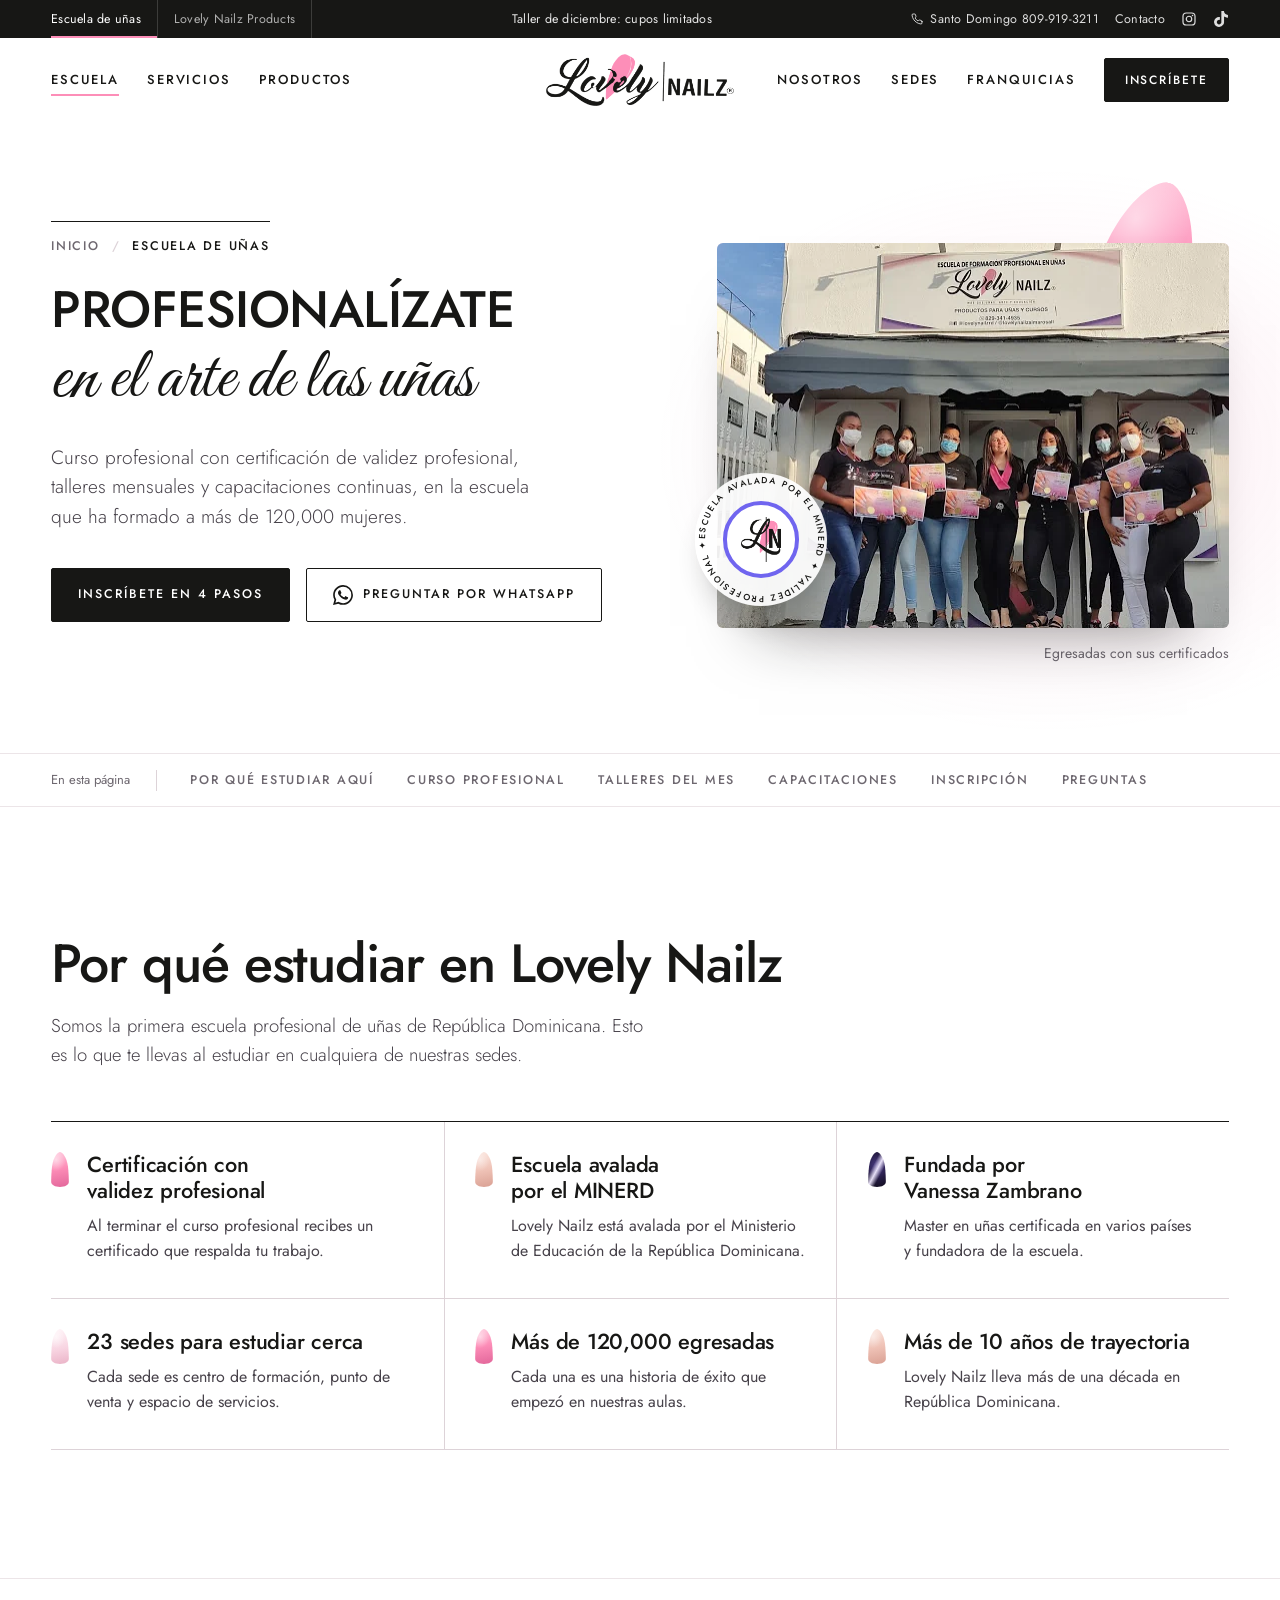
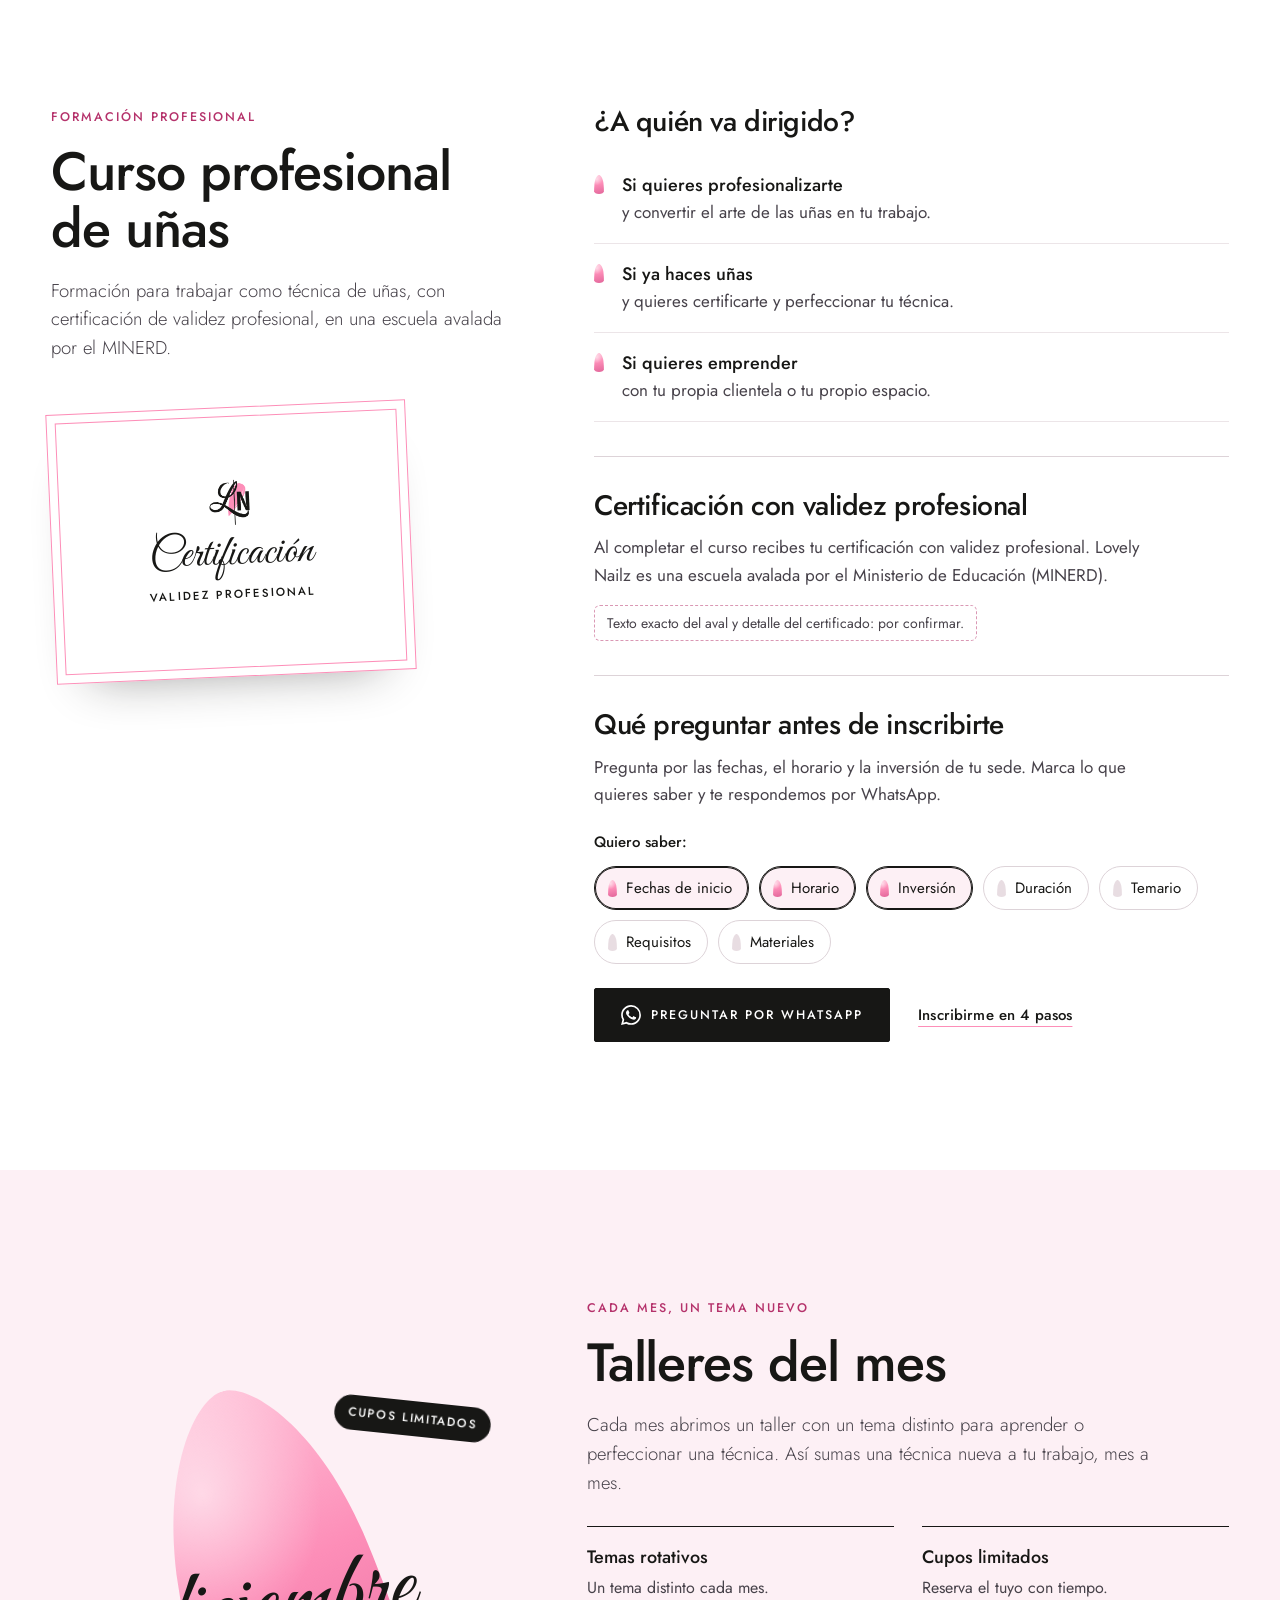
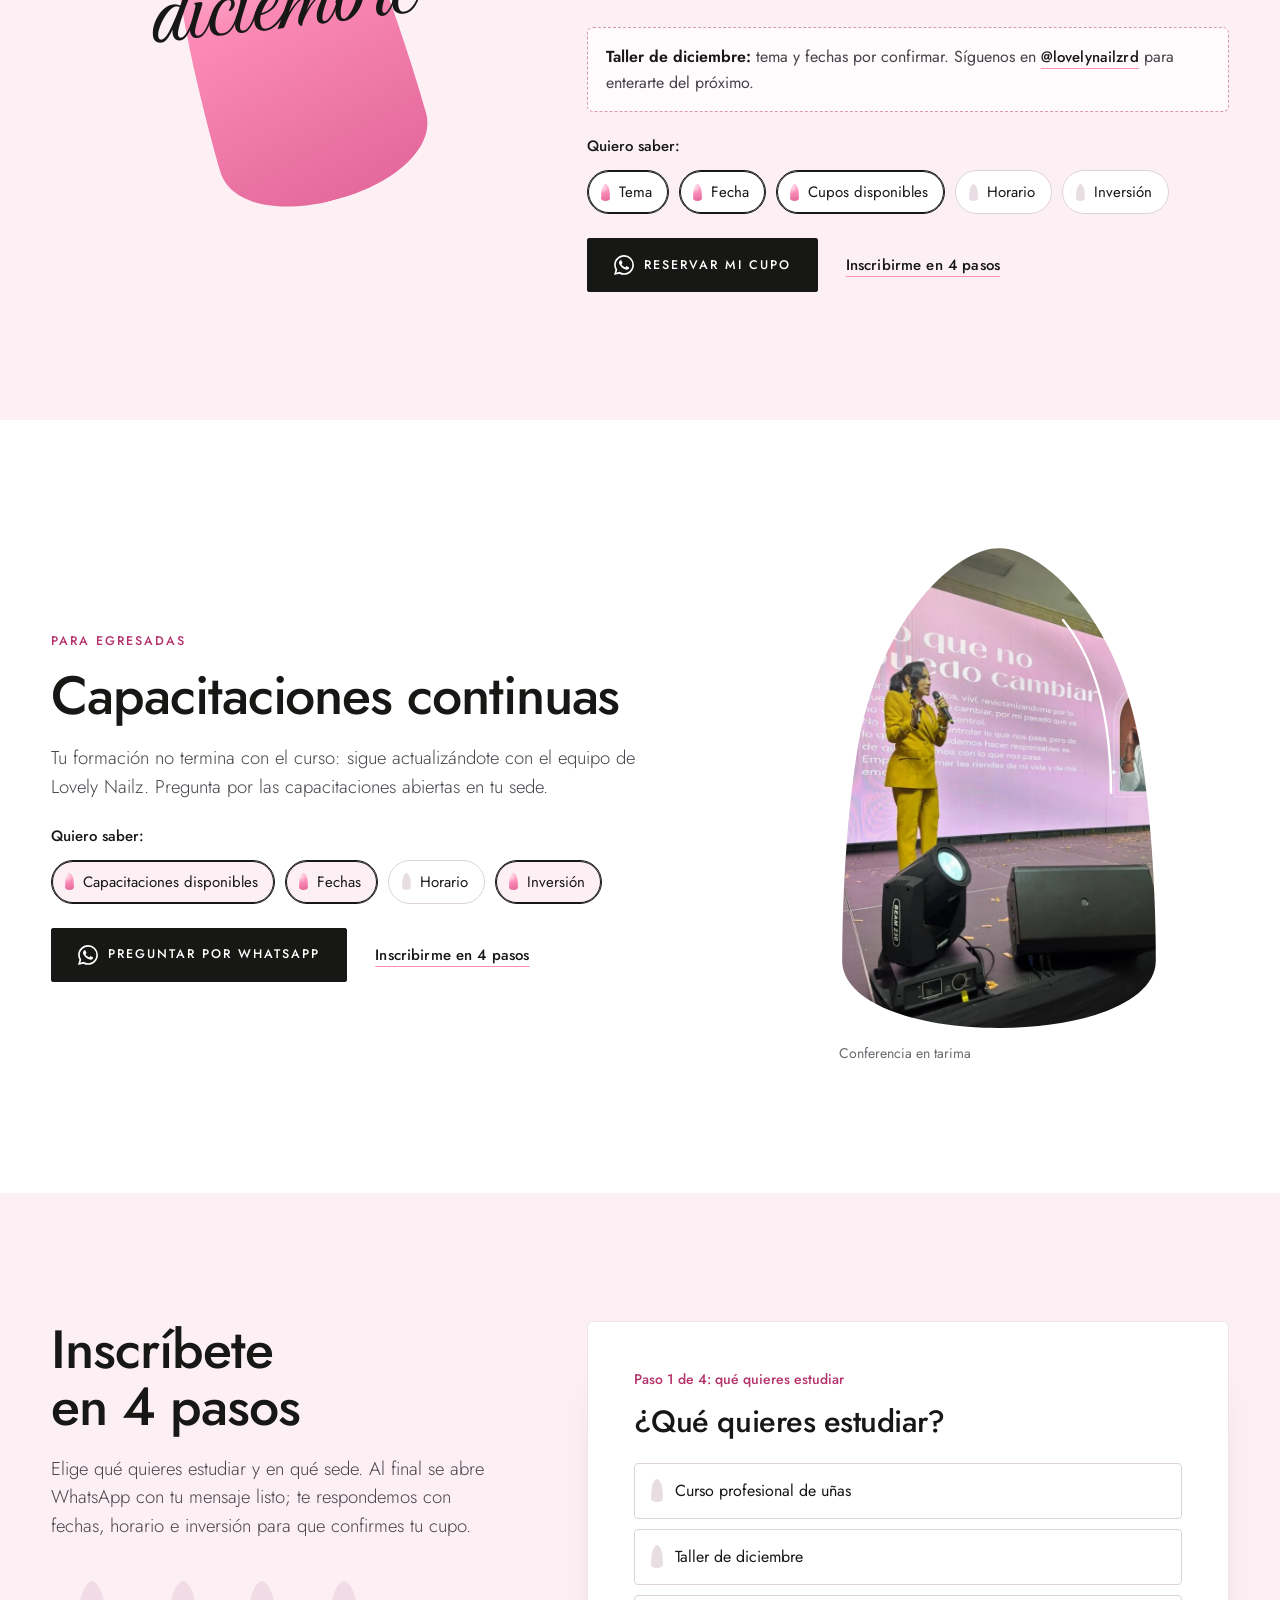
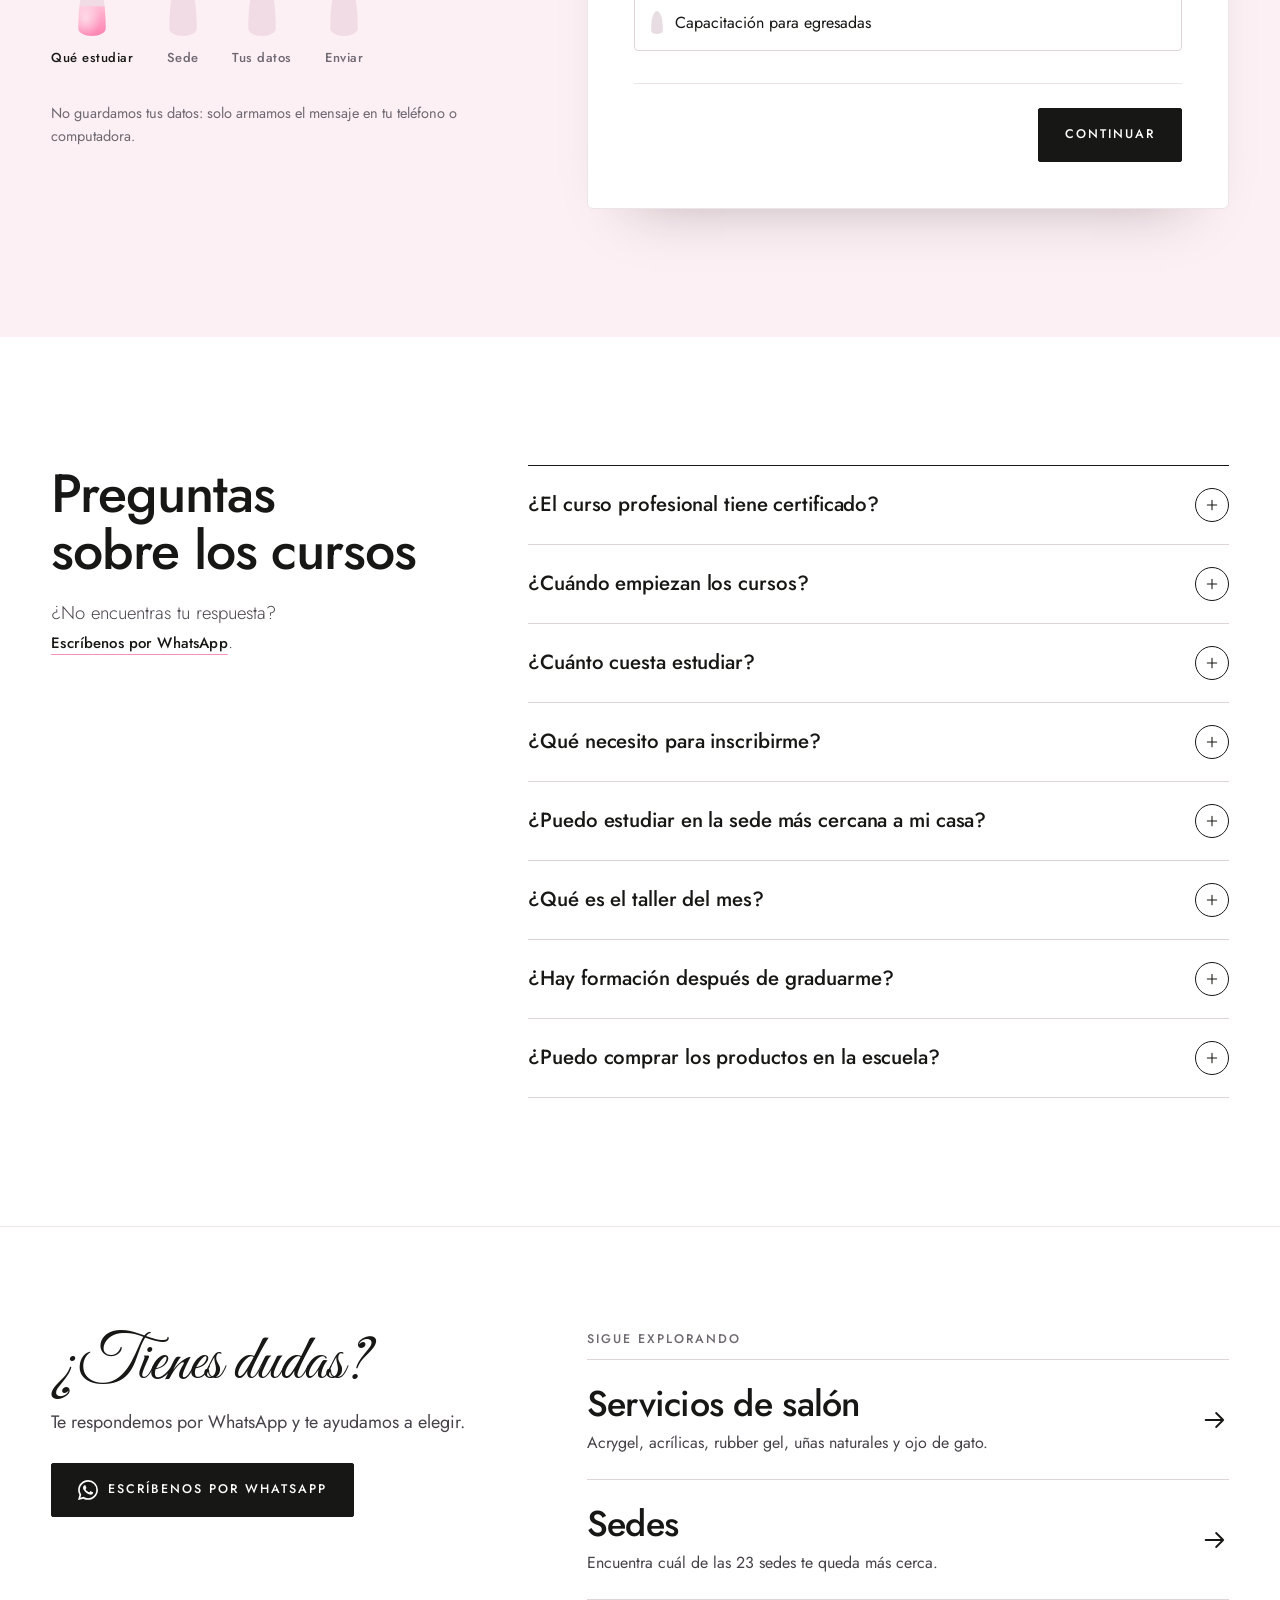
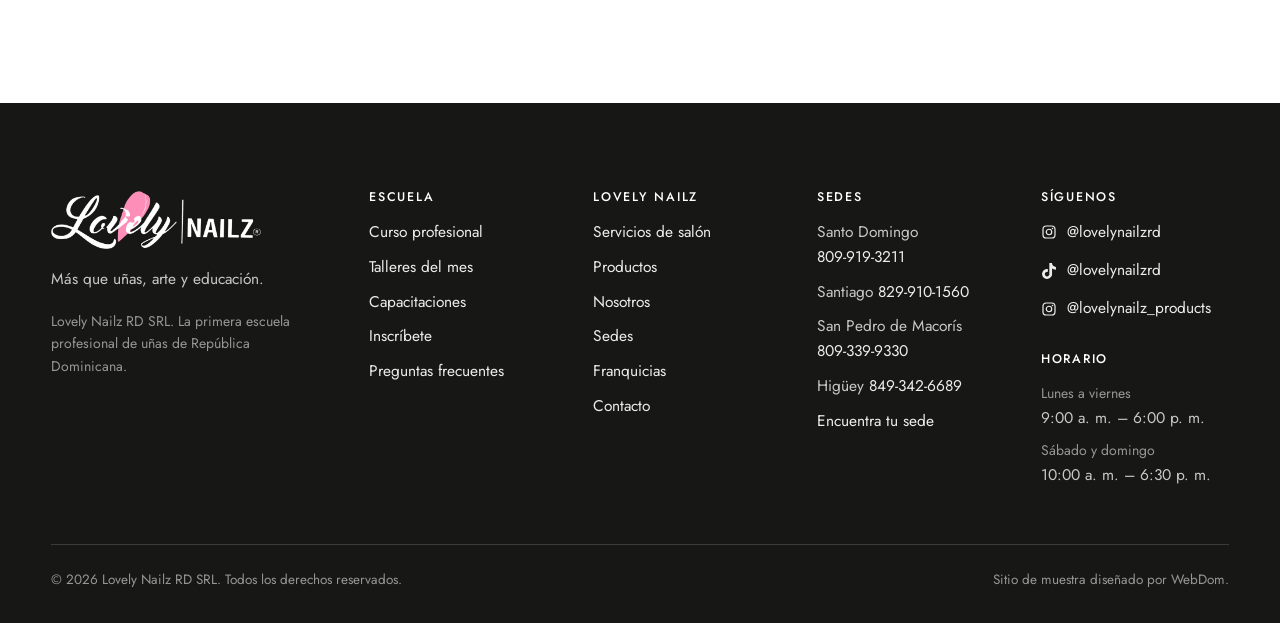
==== commit 0faf0c9e: "Remove proposal review tools from published site" ====
--- a/escuela.html
+++ b/escuela.html
@@ -534,8 +534,5 @@
 </a>
 
 <script src="script.js" defer></script>
-<!-- Herramientas de revisión (solo para presentar la propuesta). ELIMINAR estas dos líneas y los archivos revision.* antes de publicar. -->
-<link rel="stylesheet" href="revision.css">
-<script src="revision.js" defer></script>
 </body>
 </html>
